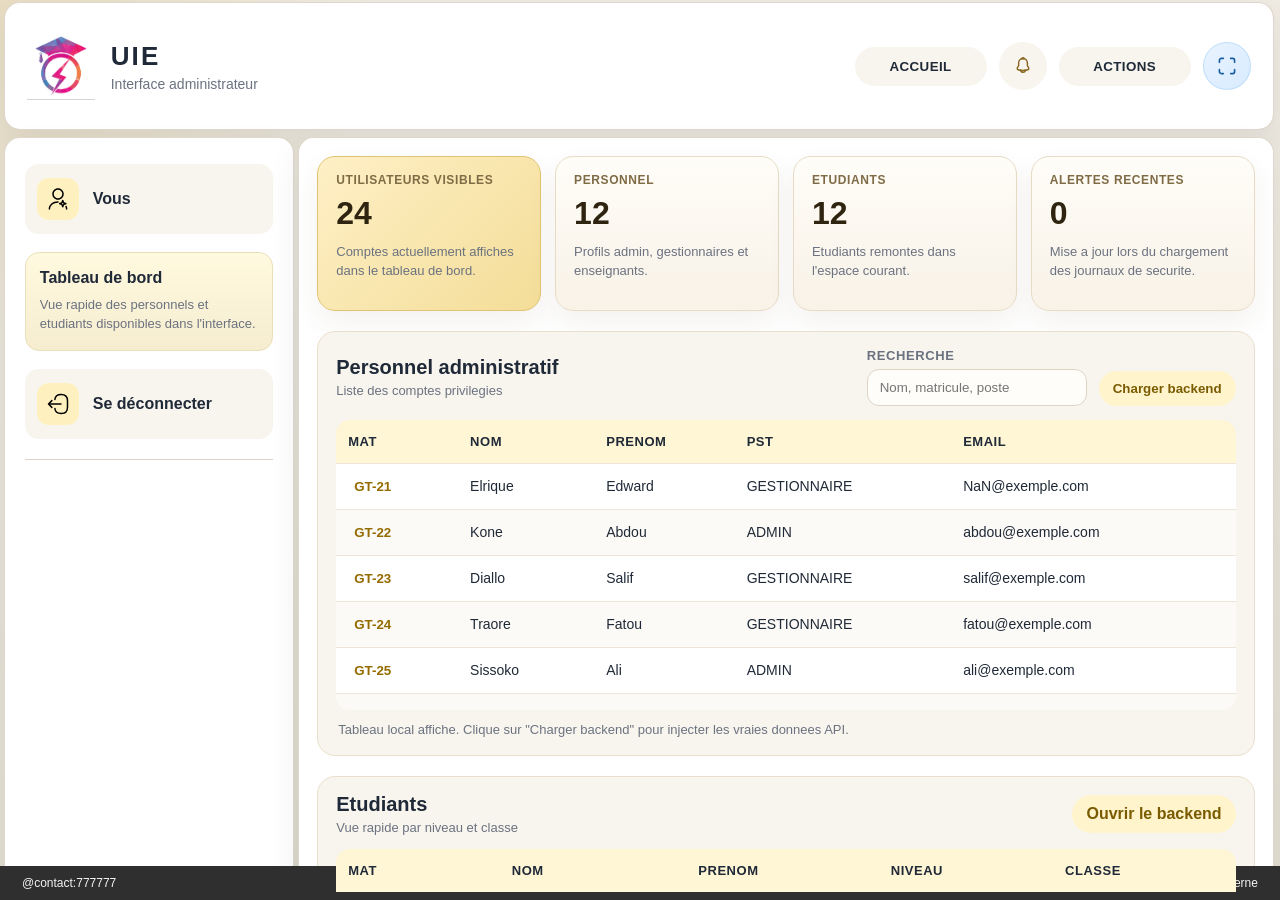
==== public/admin-panel.html @ dfbb364a "Modif" ====
<!DOCTYPE html>
<html lang="fr">
<head>
    <meta charset="UTF-8">
    <meta name="viewport" content="width=device-width, initial-scale=1.0">
    <title>Administration</title>
    <link rel="stylesheet" href="admin-panel.css">
</head>
<body>
    <main>
        <div id="d1">
            <div class="brand-block">
                <img src="image.png" alt="logo">
                <div class="brand-copy">
                    <p class="brand-title">UIE</p>
                    <span class="brand-subtitle">Interface administrateur</span>
                </div>
            </div>

            <nav>
                <button class="clear-bt bo-nav" type="button">ACCUEIL</button>
                <button class="clear-bt nav-icon-button alert-nav" type="button" id="openAlertsModal" aria-label="Alertes">
                    <span class="nav-icon-badge" id="alertsBadge" hidden>0</span>
                    <svg width="22" height="22" viewBox="0 0 24 24" fill="none" aria-hidden="true" xmlns="http://www.w3.org/2000/svg">
                        <path d="M12 3.75C9.38 3.75 7.25 5.88 7.25 8.5V10.79C7.25 11.27 7.05 12 6.81 12.41L5.94 13.86C5.4 14.77 5.77 15.78 6.76 16.11C10.04 17.2 13.97 17.2 17.25 16.11C18.18 15.8 18.58 14.71 18.07 13.86L17.2 12.41C16.96 12 16.76 11.27 16.76 10.79V8.5C16.75 5.88 14.62 3.75 12 3.75Z" stroke="currentColor" stroke-width="1.6" stroke-linecap="round"/>
                        <path d="M13.46 4.02C13.22 3.95 12.98 3.9 12.73 3.87C12.02 3.78 11.34 3.83 10.7 4.02C10.92 3.46 11.42 3.07 12.02 3.07C12.62 3.07 13.12 3.46 13.46 4.02Z" stroke="currentColor" stroke-width="1.6" stroke-linecap="round" stroke-linejoin="round"/>
                        <path d="M14.5 16.38C14.5 17.76 13.38 18.88 12 18.88C11.31 18.88 10.67 18.59 10.21 18.13C9.75 17.67 9.46 17.03 9.46 16.34" stroke="currentColor" stroke-width="1.6" stroke-linecap="round" stroke-linejoin="round"/>
                    </svg>
                </button>
                <button class="clear-bt bo-nav" type="button" id="openActionsModal">ACTIONS</button>
                <button class="clear-bt nav-icon-button fullscreen-nav" type="button" id="toggleFullscreenButton" aria-label="Plein ecran">
                    <svg width="22" height="22" viewBox="0 0 24 24" fill="none" aria-hidden="true" xmlns="http://www.w3.org/2000/svg">
                        <path d="M8 3.75H5.75C4.65 3.75 3.75 4.65 3.75 5.75V8" stroke="currentColor" stroke-width="1.8" stroke-linecap="round" stroke-linejoin="round"/>
                        <path d="M16 3.75H18.25C19.35 3.75 20.25 4.65 20.25 5.75V8" stroke="currentColor" stroke-width="1.8" stroke-linecap="round" stroke-linejoin="round"/>
                        <path d="M20.25 16V18.25C20.25 19.35 19.35 20.25 18.25 20.25H16" stroke="currentColor" stroke-width="1.8" stroke-linecap="round" stroke-linejoin="round"/>
                        <path d="M8 20.25H5.75C4.65 20.25 3.75 19.35 3.75 18.25V16" stroke="currentColor" stroke-width="1.8" stroke-linecap="round" stroke-linejoin="round"/>
                    </svg>
                </button>
            </nav>
        </div>

        <div id="d2">
            <div class="sidebar-section">
                <button class="clear-bt icon-bt">
                    <svg width="24" height="24" viewBox="0 0 24 24" fill="#000000" xmlns="http://www.w3.org/2000/svg"><g clip-path="url(#clip0_3280_13046)"><path d="M16.75 20.49C16.34 20.49 15.99 20.21 15.91 19.81L15.66 18.75C15.55 18.26 15.16 17.87 14.67 17.75L13.59 17.5C13.2 17.42 12.92 17.07 12.92 16.66C12.92 16.25 13.2 15.9 13.6 15.82L14.67 15.57C15.16 15.46 15.55 15.07 15.66 14.58L15.91 13.5C15.99 13.11 16.34 12.84 16.75 12.84C17.16 12.84 17.5 13.12 17.59 13.51L17.84 14.58C17.95 15.07 18.34 15.46 18.83 15.58L19.91 15.83C20.3 15.91 20.58 16.26 20.57 16.67C20.57 17.08 20.29 17.42 19.9 17.51L18.82 17.76C18.33 17.87 17.94 18.26 17.82 18.75L17.57 19.83C17.49 20.22 17.14 20.5 16.73 20.5L16.75 20.49ZM15.9 16.66C16.24 16.88 16.54 17.18 16.76 17.52C16.98 17.18 17.28 16.88 17.62 16.66C17.28 16.44 16.98 16.14 16.76 15.8C16.54 16.14 16.24 16.44 15.9 16.66Z" fill="white" style="fill: var(--fillg);"/><path d="M12 12.75C8.83 12.75 6.25 10.17 6.25 7C6.25 3.83 8.83 1.25 12 1.25C15.17 1.25 17.75 3.83 17.75 7C17.75 10.17 15.17 12.75 12 12.75ZM12 2.75C9.66 2.75 7.75 4.66 7.75 7C7.75 9.34 9.66 11.25 12 11.25C14.34 11.25 16.25 9.34 16.25 7C16.25 4.66 14.34 2.75 12 2.75Z" fill="white" style="fill: var(--fillg);"/><path d="M3.40997 22.75C2.99997 22.75 2.65997 22.41 2.65997 22C2.65997 17.73 6.84997 14.25 12 14.25C12.41 14.25 12.75 14.59 12.75 15C12.75 15.41 12.41 15.75 12 15.75C7.67997 15.75 4.15997 18.55 4.15997 22C4.15997 22.41 3.81997 22.75 3.40997 22.75Z" fill="white" style="fill: var(--fillg);"/><path d="M20.59 22.75C20.18 22.75 19.84 22.41 19.84 22C19.84 21.23 19.67 20.47 19.32 19.76C19.14 19.39 19.3 18.94 19.67 18.76C20.05 18.58 20.49 18.74 20.67 19.11C21.11 20.03 21.34 21 21.34 22C21.34 22.41 21 22.75 20.59 22.75Z" fill="white" style="fill: var(--fillg);"/></g><defs><clipPath id="clip0_3280_13046"><rect width="24" height="24" fill="white"/></clipPath></defs></svg>
                </button>
                <p>Vous</p>
            </div>

            <div class="sidebar-note">
                <h3>Tableau de bord</h3>
                <p>Vue rapide des personnels et etudiants disponibles dans l'interface.</p>
            </div>

            <div class="sidebar-section">
                <button class="clear-bt icon-bt" type="button" onclick="location.href='admin-demo.html'">
                    <svg width="24" height="24" viewBox="0 0 24 24" fill="none" xmlns="http://www.w3.org/2000/svg"><path d="M8.8999 7.56023C9.2099 3.96023 11.0599 2.49023 15.1099 2.49023H15.2399C19.7099 2.49023 21.4999 4.28023 21.4999 8.75023V15.2702C21.4999 19.7402 19.7099 21.5302 15.2399 21.5302H15.1099C11.0899 21.5302 9.2399 20.0802 8.9099 16.5402" stroke="#000000" stroke-width="1.5" stroke-linecap="round" stroke-linejoin="round" /><path d="M15.0001 12H3.62012" stroke="#000000" stroke-width="1.5" stroke-linecap="round" stroke-linejoin="round" /><path d="M5.85 8.65039L2.5 12.0004L5.85 15.3504" stroke="#000000" stroke-width="1.5" stroke-linecap="round" stroke-linejoin="round" /></svg>
                </button>
                <p>Se déconnecter</p>
            </div>

            <hr>
        </div>

        <div id="d3">
            <div class="summary-grid">
                <article class="summary-card accent-card">
                    <span class="summary-label">Utilisateurs visibles</span>
                    <strong class="summary-value" id="summaryUsers">24</strong>
                    <p class="summary-note">Comptes actuellement affiches dans le tableau de bord.</p>
                </article>
                <article class="summary-card">
                    <span class="summary-label">Personnel</span>
                    <strong class="summary-value" id="summaryPersonnel">12</strong>
                    <p class="summary-note">Profils admin, gestionnaires et enseignants.</p>
                </article>
                <article class="summary-card">
                    <span class="summary-label">Etudiants</span>
                    <strong class="summary-value" id="summaryStudents">12</strong>
                    <p class="summary-note">Etudiants remontes dans l'espace courant.</p>
                </article>
                <article class="summary-card">
                    <span class="summary-label">Alertes recentes</span>
                    <strong class="summary-value" id="summaryAlerts">0</strong>
                    <p class="summary-note">Mise a jour lors du chargement des journaux de securite.</p>
                </article>
            </div>

            <div class="content-card">
                <div class="section-head">
                    <div class="head-copy">
                        <h2>Personnel administratif</h2>
                        <span>Liste des comptes privilegies</span>
                    </div>
                    <div class="section-tools">
                        <label class="search-box">
                            <span>Recherche</span>
                            <input id="adminSearch" type="text" placeholder="Nom, matricule, poste">
                        </label>
                        <button id="syncBackendButton" class="mini-link button-link" type="button">Charger backend</button>
                    </div>
                </div>
                <div class="table-shell">
                    <table>
                        <thead>
                            <tr>
                                <th>MAT</th>
                                <th>Nom</th>
                                <th>Prenom</th>
                                <th>Pst</th>
                                <th>email</th>
                            </tr>
                        </thead>
                        <tbody id="adminTableBody">
                            <tr class="data-row"><td><button class="clear-bt row-link" data-user-type="personnel">GT-21</button></td><td>Elrique</td><td>Edward</td><td>GESTIONNAIRE</td><td>NaN@exemple.com</td></tr>
                            <tr class="data-row"><td><button class="clear-bt row-link" data-user-type="personnel">GT-22</button></td><td>Kone</td><td>Abdou</td><td>ADMIN</td><td>abdou@exemple.com</td></tr>
                            <tr class="data-row"><td><button class="clear-bt row-link" data-user-type="personnel">GT-23</button></td><td>Diallo</td><td>Salif</td><td>GESTIONNAIRE</td><td>salif@exemple.com</td></tr>
                            <tr class="data-row"><td><button class="clear-bt row-link" data-user-type="personnel">GT-24</button></td><td>Traore</td><td>Fatou</td><td>GESTIONNAIRE</td><td>fatou@exemple.com</td></tr>
                            <tr class="data-row"><td><button class="clear-bt row-link" data-user-type="personnel">GT-25</button></td><td>Sissoko</td><td>Ali</td><td>ADMIN</td><td>ali@exemple.com</td></tr>
                            <tr class="data-row"><td><button class="clear-bt row-link" data-user-type="personnel">ES-11</button></td><td>Keita</td><td>Moussa</td><td>ENSEIGNANT</td><td>moussa@exemple.com</td></tr>
                            <tr class="data-row"><td><button class="clear-bt row-link" data-user-type="personnel">GT-26</button></td><td>Coulibaly</td><td>Awa</td><td>GESTIONNAIRE</td><td>awa@exemple.com</td></tr>
                            <tr class="data-row"><td><button class="clear-bt row-link" data-user-type="personnel">ES-12</button></td><td>Camara</td><td>Jean</td><td>ENSEIGNANT</td><td>jean@exemple.com</td></tr>
                            <tr class="data-row"><td><button class="clear-bt row-link" data-user-type="personnel">GT-27</button></td><td>Barry</td><td>Oumar</td><td>GESTIONNAIRE</td><td>oumar@exemple.com</td></tr>
                            <tr class="data-row"><td><button class="clear-bt row-link" data-user-type="personnel">GT-28</button></td><td>Sangare</td><td>Nina</td><td>ADMIN</td><td>nina@exemple.com</td></tr>
                            <tr class="data-row"><td><button class="clear-bt row-link" data-user-type="personnel">GT-29</button></td><td>Sidibe</td><td>Kadi</td><td>GESTIONNAIRE</td><td>kadi@exemple.com</td></tr>
                            <tr class="data-row"><td><button class="clear-bt row-link" data-user-type="personnel">ES-13</button></td><td>Maiga</td><td>Paul</td><td>ENSEIGNANT</td><td>paul@exemple.com</td></tr>
                            <tr class="empty-row" hidden><td colspan="5">Aucun resultat pour cette recherche.</td></tr>
                        </tbody>
                    </table>
                </div>
                <p id="backendStatus" class="backend-status">Tableau local affiche. Clique sur "Charger backend" pour injecter les vraies donnees API.</p>
            </div>

            <div class="content-card">
                <div class="section-head">
                    <div class="head-copy">
                        <h2>Etudiants</h2>
                        <span>Vue rapide par niveau et classe</span>
                    </div>
                    <a class="mini-link" href="admin-demo.html">Ouvrir le backend</a>
                </div>
                <div class="table-shell">
                    <table>
                        <thead>
                            <tr>
                                <th>MAT</th>
                                <th>Nom</th>
                                <th>Prenom</th>
                                <th>Niveau</th>
                                <th>Classe</th>
                            </tr>
                        </thead>
                        <tbody id="studentTableBody">
                            <tr class="data-row"><td><button class="clear-bt row-link" data-user-type="etudiant">ET-21</button></td><td>Elrique</td><td>Alfonce</td><td>L2</td><td>ILD</td></tr>
                            <tr class="data-row"><td><button class="clear-bt row-link" data-user-type="etudiant">ET-22</button></td><td>Diallo</td><td>Mariam</td><td>L1</td><td>GL</td></tr>
                            <tr class="data-row"><td><button class="clear-bt row-link" data-user-type="etudiant">ET-23</button></td><td>Coulibaly</td><td>Adama</td><td>L3</td><td>RSA</td></tr>
                            <tr class="data-row"><td><button class="clear-bt row-link" data-user-type="etudiant">ET-24</button></td><td>Keita</td><td>Sira</td><td>L2</td><td>ILD</td></tr>
                            <tr class="data-row"><td><button class="clear-bt row-link" data-user-type="etudiant">ET-25</button></td><td>Barry</td><td>Hawa</td><td>L1</td><td>GL</td></tr>
                            <tr class="data-row"><td><button class="clear-bt row-link" data-user-type="etudiant">ET-26</button></td><td>Camara</td><td>Ibra</td><td>L2</td><td>RSA</td></tr>
                            <tr class="data-row"><td><button class="clear-bt row-link" data-user-type="etudiant">ET-27</button></td><td>Sidibe</td><td>Khalifa</td><td>L3</td><td>ILD</td></tr>
                            <tr class="data-row"><td><button class="clear-bt row-link" data-user-type="etudiant">ET-28</button></td><td>Maiga</td><td>Assa</td><td>L1</td><td>GL</td></tr>
                            <tr class="data-row"><td><button class="clear-bt row-link" data-user-type="etudiant">ET-29</button></td><td>Traore</td><td>Moussa</td><td>L2</td><td>RSA</td></tr>
                            <tr class="data-row"><td><button class="clear-bt row-link" data-user-type="etudiant">ET-30</button></td><td>Sangare</td><td>Rokia</td><td>L3</td><td>GL</td></tr>
                            <tr class="data-row"><td><button class="clear-bt row-link" data-user-type="etudiant">ET-31</button></td><td>Sissoko</td><td>Baba</td><td>L2</td><td>ILD</td></tr>
                            <tr class="data-row"><td><button class="clear-bt row-link" data-user-type="etudiant">ET-32</button></td><td>Kone</td><td>Fanta</td><td>L1</td><td>RSA</td></tr>
                        </tbody>
                    </table>
                </div>
                <p id="studentBackendStatus" class="backend-status">Le tableau etudiant peut aussi etre remplace par les donnees du backend.</p>
            </div>
        </div>
    </main>

    <footer>
        <ul>
            <li>@contact:777777</li>
            <li>service de l'etablissement: fack@ex.com</li>
            <li>administration centrale</li>
            <li>support interne</li>
        </ul>
    </footer>

    <div id="actionsModal" class="modal-overlay" hidden>
        <div class="modal-card" role="dialog" aria-modal="true" aria-labelledby="actionsModalTitle">
            <div class="modal-head">
                <div>
                    <h3 id="actionsModalTitle">Choisir une action</h3>
                    <p>Selectionne ce que tu veux faire dans l'espace administrateur.</p>
                </div>
                <button class="clear-bt modal-close" type="button" id="closeActionsModal" onclick="closeActionsModal()">x</button>
            </div>

            <div class="modal-actions">
                <button class="modal-action" type="button" data-action-card="backendCard">
                    <strong>Tester le backend</strong>
                    <span>Acceder a l'espace technique</span>
                </button>

                <button class="modal-action" type="button" data-action-card="createUserCard">
                    <strong>Creer un utilisateur</strong>
                    <span>Ajouter un compte enseignant, admin ou gestionnaire</span>
                </button>

                <button class="modal-action" type="button" data-action-card="editUserCard">
                    <strong>Modifier un utilisateur</strong>
                    <span>Corriger les informations d'un compte existant</span>
                </button>

                <button class="modal-action" type="button" data-action-card="deleteUserCard">
                    <strong>Desactiver un compte</strong>
                    <span>Faire une suppression logique sans perdre les traces</span>
                </button>

                <button class="modal-action" type="button" data-action-card="permissionsCard">
                    <strong>Gerer les permissions</strong>
                    <span>Acceder aux roles et droits</span>
                </button>
            </div>

            <div class="modal-detail">
                <article id="backendCard" class="action-card is-active">
                    <h4>Console technique</h4>
                    <p>Cette zone ouvre l'interface de test backend pour verifier rapidement les routes API, les roles, les logs et les appels techniques.</p>
                    <div class="action-tags">
                        <span>API</span>
                        <span>Tests</span>
                        <span>Debug</span>
                    </div>
                    <a class="detail-button mini-link" href="admin-demo.html">Ouvrir la console backend</a>
                </article>

                <article id="createUserCard" class="action-card" hidden>
                    <h4>Creation d'utilisateur</h4>
                    <p>Cette action sert a ouvrir l'espace backend pour enregistrer un nouvel utilisateur avec son matricule, son role et son mot de passe securise.</p>
                    <div class="action-tags">
                        <span>Creation</span>
                        <span>Validation</span>
                        <span>Trace</span>
                    </div>
                    <button class="detail-button" type="button" id="openCreateUserForm">Ouvrir la creation</button>
                </article>

                <article id="editUserCard" class="action-card" hidden>
                    <h4>Modification d'utilisateur</h4>
                    <p>Utilise cette action pour corriger un nom, un email, un statut ou un role. Les changements doivent etre journalises pour rester tracables.</p>
                    <div class="action-tags">
                        <span>Mise a jour</span>
                        <span>Historique</span>
                        <span>Controle</span>
                    </div>
                    <button class="detail-button" type="button" id="openEditUserFormFromActions">Ouvrir la modification</button>
                </article>

                <article id="deleteUserCard" class="action-card" hidden>
                    <h4>Suppression logique</h4>
                    <p>Le compte est desactive sans effacer les donnees. Cette option convient aux comptes qui ne doivent plus apparaitre dans l'interface courante.</p>
                    <div class="action-tags">
                        <span>Soft delete</span>
                        <span>Securite</span>
                        <span>Archivage</span>
                    </div>
                    <button class="detail-button danger-button" type="button" id="openDeactivateFromActions">Lancer la desactivation</button>
                </article>

                <article id="permissionsCard" class="action-card" hidden>
                    <h4>Gestion des permissions</h4>
                    <p>Attribue les bons droits a chaque profil pour proteger les zones sensibles et limiter les acces aux seules personnes autorisees.</p>
                    <div class="action-tags">
                        <span>Roles</span>
                        <span>Droits</span>
                        <span>Protection</span>
                    </div>
                    <div class="permissions-toolbar">
                        <label class="permissions-role-picker">
                            <span class="field-label">Role cible</span>
                            <select id="permissionsRoleSelect">
                                <option value="">Choisir un role</option>
                            </select>
                        </label>
                        <button class="detail-button alt-button" type="button" id="loadPermissionsSummary">Afficher les roles</button>
                    </div>
                    <div id="permissionsSummary" class="action-output">Charge les roles et permissions depuis le backend.</div>
                    <div id="permissionsEditor" class="permissions-editor" hidden>
                        <div class="permissions-grid" id="permissionsGrid"></div>
                        <div class="permissions-actions">
                            <button class="detail-button" type="button" id="savePermissionsButton">Enregistrer les permissions</button>
                        </div>
                    </div>
                </article>
            </div>
        </div>
    </div>

    <div id="alertsModal" class="modal-overlay" hidden>
        <div class="modal-card alerts-modal-card" role="dialog" aria-modal="true" aria-labelledby="alertsModalTitle">
            <div class="modal-head">
                <div>
                    <h3 id="alertsModalTitle">Alertes et journaux</h3>
                    <p>Suivi rapide des actions sensibles et des evenements de securite.</p>
                </div>
                <button class="clear-bt modal-close" type="button" id="closeAlertsModal">x</button>
            </div>

            <div class="alerts-toolbar">
                <button class="detail-button alt-button" type="button" id="loadSecurityLogsButton">Charger les alertes</button>
            </div>

            <div id="alertsStatus" class="action-output">Clique sur "Charger les alertes" pour afficher les journaux recents.</div>

            <div id="alertsList" class="alerts-list">
                <div class="alert-item alert-empty">
                    <strong>Aucune alerte chargee</strong>
                    <small>Les derniers evenements sensibles apparaitront ici.</small>
                </div>
            </div>

            <div class="alerts-footer-tools">
                <button class="detail-button subtle-button" type="button" id="showMoreAlertsButton" hidden>Voir plus</button>
            </div>
        </div>
    </div>

    <div id="userModal" class="modal-overlay" hidden>
        <div class="modal-card user-modal-card" role="dialog" aria-modal="true" aria-labelledby="userModalTitle">
            <div class="modal-head">
                <div>
                    <h3 id="userModalTitle">Fiche utilisateur</h3>
                    <p>Consultation rapide avant action.</p>
                </div>
                <button class="clear-bt modal-close" type="button" id="closeUserModal" onclick="closeUserModal()">x</button>
            </div>

            <div class="user-detail-shell">
                <div class="user-detail-top">
                    <div class="user-title-block">
                        <h4 id="userMatriculeTitle">MAT</h4>
                        <div class="user-meta-inline">
                            <span class="user-meta-pill" id="userRoleLine">Role</span>
                            <span class="user-meta-pill" id="userType">Categorie</span>
                            <span class="user-meta-pill" id="userLogicalStatus">Actif</span>
                        </div>
                    </div>
                    <div class="user-side-actions">
                        <button class="detail-button alt-button" type="button" id="openEditUserForm">Modifier</button>
                        <button class="detail-button danger-button" type="button" id="deactivateUserButton">Dessactiver</button>
                    </div>
                </div>

                <div class="user-info-list">
                    <div class="user-info-box">
                        <span>nom</span>
                        <strong id="userNomField">-</strong>
                    </div>
                    <div class="user-info-box">
                        <span>prenom</span>
                        <strong id="userPrenomField">-</strong>
                    </div>
                    <div class="user-info-box">
                        <span>email</span>
                        <strong id="userEmailField">-</strong>
                    </div>
                    <div class="user-info-box">
                        <span>date de naissance</span>
                        <strong id="userBirthDateField">-</strong>
                    </div>
                    <div class="user-info-box">
                        <span id="userStudentLabel">la classe si c'est un etudiant</span>
                        <strong id="userStudentField">-</strong>
                    </div>
                </div>

                <div class="user-bottom-actions">
                    <button class="detail-button subtle-button" type="button" id="closeUserModalFooter">Fermer</button>
                </div>
            </div>
        </div>
    </div>

    <div id="manageUserModal" class="modal-overlay" hidden>
        <div class="modal-card user-form-modal" role="dialog" aria-modal="true" aria-labelledby="manageUserTitle">
            <div class="modal-head">
                <div>
                    <h3 id="manageUserTitle">Gestion utilisateur</h3>
                    <p id="manageUserSubtitle">Creation ou modification d'un compte.</p>
                </div>
                <button class="clear-bt modal-close" type="button" id="closeManageUserModal">x</button>
            </div>

            <form id="manageUserForm" class="manage-user-form">
                <div class="form-hero">
                    <div class="form-hero-badge" id="formHeroBadge">CU</div>
                    <div class="form-hero-copy">
                        <h4 id="formHeroTitle">Compte utilisateur</h4>
                        <p>Renseigne les informations essentielles du compte avant validation.</p>
                    </div>
                </div>

                <div class="form-section">
                    <div class="form-section-head">
                        <h5>Identite</h5>
                        <span>Informations principales</span>
                    </div>
                    <div class="form-grid-two">
                        <label>
                            <span class="field-label">Matricule</span>
                            <input type="text" name="matricule" id="formMatricule" required readonly placeholder="Genere automatiquement selon le role">
                            <small class="field-helper" id="matriculeHelper">Choisis un role pour generer automatiquement un matricule unique.</small>
                        </label>
                        <label>
                            <span class="field-label">Role</span>
                            <select name="role_id" id="formRoleId" required></select>
                            <small class="field-helper" id="roleHelper">Le role choisi determine automatiquement le prefixe du matricule.</small>
                        </label>
                        <label>
                            <span class="field-label">Nom</span>
                            <input type="text" name="nom" id="formNom" required>
                        </label>
                        <label>
                            <span class="field-label">Prenom</span>
                            <input type="text" name="prenom" id="formPrenom" required>
                        </label>
                    </div>
                </div>

                <div class="form-section">
                    <div class="form-section-head">
                        <h5>Compte</h5>
                        <span>Connexion et statut</span>
                    </div>
                    <div class="form-grid-two">
                        <label>
                            <span class="field-label">Date de naissance</span>
                            <input type="date" name="date_de_naissance" id="formBirthDate" required>
                        </label>
                        <label>
                            <span class="field-label">Email</span>
                            <input type="email" name="email" id="formEmail" required>
                        </label>
                        <label>
                            <span class="field-label">Statut</span>
                            <select name="statut" id="formStatut">
                                <option value="1">actif</option>
                                <option value="0">inactif</option>
                            </select>
                        </label>
                        <label>
                            <span class="field-label">Mot de passe</span>
                            <input type="password" name="motdepasse" id="formPassword" placeholder="laisser vide si inchange en modification">
                        </label>
                    </div>
                </div>

                <div class="form-section" id="studentFieldsSection" hidden>
                    <div class="form-section-head">
                        <h5>Infos etudiant</h5>
                        <span>Classe et annee academique</span>
                    </div>
                    <div class="form-grid-two">
                        <label>
                            <span class="field-label">Classe</span>
                            <input type="text" name="classe_nom" id="formClasseNom" placeholder="Ex: GL">
                            <small class="field-helper">Saisis simplement la classe de l'etudiant.</small>
                        </label>
                        <label>
                            <span class="field-label">Niveau</span>
                            <input type="text" name="niveau" id="formNiveau" placeholder="Ex: L2">
                            <small class="field-helper">Exemple : L1, L2, L3, M1.</small>
                        </label>
                    </div>
                </div>

                <p id="manageUserFeedback" class="backend-status form-feedback">Remplis le formulaire puis valide.</p>

                <div class="manage-form-actions">
                    <button class="detail-button" type="submit" id="saveUserButton">Enregistrer</button>
                    <button class="detail-button subtle-button" type="button" id="cancelManageUserButton">Annuler</button>
                </div>
            </form>
        </div>
    </div>

    <script>
        const adminSearch = document.getElementById('adminSearch');
        const adminTableBody = document.getElementById('adminTableBody');
        let adminRows = Array.from(document.querySelectorAll('#adminTableBody .data-row'));
        let emptyRow = document.querySelector('#adminTableBody .empty-row');
        const actionsModal = document.getElementById('actionsModal');
        const openActionsModalButton = document.getElementById('openActionsModal');
        const closeActionsModalButton = document.getElementById('closeActionsModal');
        const toggleFullscreenButton = document.getElementById('toggleFullscreenButton');
        const alertsBadge = document.getElementById('alertsBadge');
        const summaryUsers = document.getElementById('summaryUsers');
        const summaryPersonnel = document.getElementById('summaryPersonnel');
        const summaryStudents = document.getElementById('summaryStudents');
        const summaryAlerts = document.getElementById('summaryAlerts');
        const alertsModal = document.getElementById('alertsModal');
        const openAlertsModalButton = document.getElementById('openAlertsModal');
        const closeAlertsModalButton = document.getElementById('closeAlertsModal');
        const loadSecurityLogsButton = document.getElementById('loadSecurityLogsButton');
        const alertsStatus = document.getElementById('alertsStatus');
        const alertsList = document.getElementById('alertsList');
        const showMoreAlertsButton = document.getElementById('showMoreAlertsButton');
        const modalActionButtons = Array.from(document.querySelectorAll('[data-action-card]'));
        const actionCards = Array.from(document.querySelectorAll('.action-card'));
        let rowLinks = Array.from(document.querySelectorAll('.row-link'));
        const userModal = document.getElementById('userModal');
        const closeUserModalButton = document.getElementById('closeUserModal');
        const closeUserModalFooterButton = document.getElementById('closeUserModalFooter');
        const userMatriculeTitle = document.getElementById('userMatriculeTitle');
        const userRoleLine = document.getElementById('userRoleLine');
        const userNomField = document.getElementById('userNomField');
        const userPrenomField = document.getElementById('userPrenomField');
        const userEmailField = document.getElementById('userEmailField');
        const userBirthDateField = document.getElementById('userBirthDateField');
        const userStudentLabel = document.getElementById('userStudentLabel');
        const userStudentField = document.getElementById('userStudentField');
        const userType = document.getElementById('userType');
        const userLogicalStatus = document.getElementById('userLogicalStatus');
        const syncBackendButton = document.getElementById('syncBackendButton');
        const backendStatus = document.getElementById('backendStatus');
        const studentTableBody = document.getElementById('studentTableBody');
        const studentBackendStatus = document.getElementById('studentBackendStatus');
        const deactivateUserButton = document.getElementById('deactivateUserButton');
        const openDeactivateFromActionsButton = document.getElementById('openDeactivateFromActions');
        const loadPermissionsSummaryButton = document.getElementById('loadPermissionsSummary');
        const permissionsSummary = document.getElementById('permissionsSummary');
        const permissionsRoleSelect = document.getElementById('permissionsRoleSelect');
        const permissionsEditor = document.getElementById('permissionsEditor');
        const permissionsGrid = document.getElementById('permissionsGrid');
        const savePermissionsButton = document.getElementById('savePermissionsButton');
        const manageUserModal = document.getElementById('manageUserModal');
        const closeManageUserModalButton = document.getElementById('closeManageUserModal');
        const cancelManageUserButton = document.getElementById('cancelManageUserButton');
        const manageUserForm = document.getElementById('manageUserForm');
        const manageUserTitle = document.getElementById('manageUserTitle');
        const manageUserSubtitle = document.getElementById('manageUserSubtitle');
        const manageUserFeedback = document.getElementById('manageUserFeedback');
        const formHeroBadge = document.getElementById('formHeroBadge');
        const formHeroTitle = document.getElementById('formHeroTitle');
        const openCreateUserFormButton = document.getElementById('openCreateUserForm');
        const openEditUserFormButton = document.getElementById('openEditUserForm');
        const openEditUserFormFromActionsButton = document.getElementById('openEditUserFormFromActions');
        const formMatricule = document.getElementById('formMatricule');
        const formRoleId = document.getElementById('formRoleId');
        const matriculeHelper = document.getElementById('matriculeHelper');
        const roleHelper = document.getElementById('roleHelper');
        const formNom = document.getElementById('formNom');
        const formPrenom = document.getElementById('formPrenom');
        const formBirthDate = document.getElementById('formBirthDate');
        const formEmail = document.getElementById('formEmail');
        const formStatut = document.getElementById('formStatut');
        const formPassword = document.getElementById('formPassword');
        const studentFieldsSection = document.getElementById('studentFieldsSection');
        const formClasseNom = document.getElementById('formClasseNom');
        const formNiveau = document.getElementById('formNiveau');
        const saveUserButton = document.getElementById('saveUserButton');
        let backendCsrfToken = null;
        let currentUserMatricule = null;
        let manageMode = 'create';
        let rolesCache = [];
        let permissionsCache = [];
        let latestAlertsCache = [];
        let showAllAlerts = false;

        function updateDashboardSummary({ personnelCount, studentCount, alertCount } = {}) {
            const fallbackPersonnel = document.querySelectorAll('#adminTableBody .data-row').length;
            const fallbackStudents = document.querySelectorAll('#studentTableBody .data-row').length;
            const nextPersonnel = typeof personnelCount === 'number' ? personnelCount : fallbackPersonnel;
            const nextStudents = typeof studentCount === 'number' ? studentCount : fallbackStudents;
            const nextAlerts = typeof alertCount === 'number' ? alertCount : Number(summaryAlerts.textContent || 0);

            summaryPersonnel.textContent = String(nextPersonnel);
            summaryStudents.textContent = String(nextStudents);
            summaryUsers.textContent = String(nextPersonnel + nextStudents);
            summaryAlerts.textContent = String(nextAlerts);
        }

        function syncFullscreenButtonLabel() {
            if (!toggleFullscreenButton) {
                return;
            }

            toggleFullscreenButton.setAttribute('aria-label', document.fullscreenElement ? 'Quitter le plein ecran' : 'Plein ecran');
            toggleFullscreenButton.classList.toggle('is-active', Boolean(document.fullscreenElement));
        }

        async function toggleFullscreenMode() {
            try {
                if (!document.fullscreenElement) {
                    await document.documentElement.requestFullscreen();
                } else {
                    await document.exitFullscreen();
                }
            } catch (error) {
                console.error(error);
            } finally {
                syncFullscreenButtonLabel();
            }
        }

        function filterAdminRows() {
            const query = adminSearch.value.trim().toLowerCase();
            let visibleCount = 0;

            adminRows.forEach((row) => {
                const text = row.textContent.toLowerCase();
                const visible = text.includes(query);
                row.hidden = !visible;
                if (visible) {
                    visibleCount += 1;
                }
            });

            emptyRow.hidden = visibleCount !== 0;
        }

        adminSearch.addEventListener('input', filterAdminRows);

        if (toggleFullscreenButton) {
            toggleFullscreenButton.addEventListener('click', toggleFullscreenMode);
            document.addEventListener('fullscreenchange', syncFullscreenButtonLabel);
            syncFullscreenButtonLabel();
        }

        function openActionsModal() {
            closeAlertsModal(true);
            closeUserModal(true);
            actionsModal.hidden = false;
            document.body.classList.add('modal-open');
        }

        function closeActionsModal(silent = false) {
            actionsModal.hidden = true;
            if (userModal.hidden && alertsModal.hidden && !silent) {
                document.body.classList.remove('modal-open');
            }
        }

        openActionsModalButton.addEventListener('click', openActionsModal);
        if (closeActionsModalButton) {
            closeActionsModalButton.addEventListener('click', closeActionsModal);
        }

        actionsModal.addEventListener('click', (event) => {
            if (event.target === actionsModal) {
                closeActionsModal();
            }
        });

        document.addEventListener('keydown', (event) => {
            if (event.key === 'Escape' && !actionsModal.hidden) {
                closeActionsModal();
            }
        });

        function openAlertsModal() {
            closeActionsModal(true);
            closeUserModal(true);
            alertsModal.hidden = false;
            document.body.classList.add('modal-open');
        }

        function closeAlertsModal(silent = false) {
            alertsModal.hidden = true;
            if (actionsModal.hidden && userModal.hidden && !silent) {
                document.body.classList.remove('modal-open');
            }
        }

        function renderSecurityLogs(logs) {
            alertsList.innerHTML = '';
            updateDashboardSummary({ alertCount: logs.length });
            latestAlertsCache = logs;

            if (alertsBadge) {
                alertsBadge.hidden = logs.length === 0;
                alertsBadge.textContent = String(Math.min(logs.length, 99));
            }

            const visibleLogs = showAllAlerts ? logs : logs.slice(0, 6);
            if (showMoreAlertsButton) {
                showMoreAlertsButton.hidden = logs.length <= 6;
                showMoreAlertsButton.textContent = showAllAlerts ? 'Voir moins' : 'Voir plus';
            }

            if (!visibleLogs.length) {
                alertsList.innerHTML = `
                    <div class="alert-item alert-empty">
                        <strong>Aucune alerte recente</strong>
                        <small>Les journaux de securite sont vides pour le moment.</small>
                    </div>
                `;
                return;
            }

            visibleLogs.forEach((log) => {
                const item = document.createElement('article');
                item.className = 'alert-item';
                const actor = [log.prenom, log.nom].filter(Boolean).join(' ').trim() || log.mat_user || 'Systeme';
                const meta = [log.created_at, log.ip_address].filter(Boolean).join(' • ');
                item.innerHTML = `
                    <div class="alert-head">
                        <strong>${log.action || 'action.systeme'}</strong>
                        <span>${actor}</span>
                    </div>
                    <p>${log.description || 'Evenement de securite enregistre.'}</p>
                    <small>${meta}</small>
                `;
                alertsList.appendChild(item);
            });
        }

        async function loadSecurityLogs() {
            try {
                await ensureBackendSession();
                alertsStatus.textContent = 'Chargement des journaux de securite...';
                loadSecurityLogsButton.disabled = true;
                const data = await backendApi('/admin/security-logs?limit=24');
                const logs = data.data || [];
                renderSecurityLogs(logs);
                alertsStatus.textContent = `${logs.length} alerte(s) chargee(s) depuis le backend.`;
            } catch (error) {
                alertsStatus.textContent = "Impossible de charger les alertes depuis le backend.";
                console.error(error);
            } finally {
                loadSecurityLogsButton.disabled = false;
            }
        }

        async function refreshAlertsBadge() {
            try {
                await ensureBackendSession();
                const data = await backendApi('/admin/security-logs?limit=24');
                const logs = data.data || [];
                latestAlertsCache = logs;
                updateDashboardSummary({ alertCount: logs.length });

                if (alertsBadge) {
                    alertsBadge.hidden = logs.length === 0;
                    alertsBadge.textContent = String(Math.min(logs.length, 99));
                }
            } catch (error) {
                console.error(error);
            }
        }

        if (openAlertsModalButton) {
            openAlertsModalButton.addEventListener('click', async () => {
                openAlertsModal();
                if (!latestAlertsCache.length) {
                    await loadSecurityLogs();
                }
            });
        }

        if (closeAlertsModalButton) {
            closeAlertsModalButton.addEventListener('click', closeAlertsModal);
        }

        alertsModal.addEventListener('click', (event) => {
            if (event.target === alertsModal) {
                closeAlertsModal();
            }
        });

        document.addEventListener('keydown', (event) => {
            if (event.key === 'Escape' && !alertsModal.hidden) {
                closeAlertsModal();
            }
        });

        if (loadSecurityLogsButton) {
            loadSecurityLogsButton.addEventListener('click', loadSecurityLogs);
        }

        if (showMoreAlertsButton) {
            showMoreAlertsButton.addEventListener('click', () => {
                showAllAlerts = !showAllAlerts;
                renderSecurityLogs(latestAlertsCache);
            });
        }

        refreshAlertsBadge();

        function activateActionCard(cardId) {
            actionCards.forEach((card) => {
                const isActive = card.id === cardId;
                card.hidden = !isActive;
                card.classList.toggle('is-active', isActive);
            });
        }

        async function showPermissionsSummary() {
            try {
                await ensureBackendSession();
                permissionsSummary.textContent = 'Chargement des roles et permissions...';
                const [rolesData, permissionsData] = await Promise.all([
                    backendApi('/admin/roles'),
                    backendApi('/admin/permissions')
                ]);

                const roles = rolesData.data || [];
                const permissions = permissionsData.data || [];
                permissionsCache = permissions;
                const roleNames = roles.map((role) => role.name).join(', ') || 'Aucun role';
                permissionsRoleSelect.innerHTML = '<option value="">Choisir un role</option>';
                roles.forEach((role) => {
                    const option = document.createElement('option');
                    option.value = role.id;
                    option.textContent = role.name;
                    permissionsRoleSelect.appendChild(option);
                });
                permissionsSummary.innerHTML = `
                    <strong>${roles.length}</strong> roles detectes : ${roleNames}<br>
                    <strong>${permissions.length}</strong> permissions disponibles dans le backend.
                `;
                permissionsEditor.hidden = true;
            } catch (error) {
                permissionsSummary.textContent = "Impossible de charger les permissions depuis le backend.";
                console.error(error);
            }
        }

        async function loadRolePermissionsEditor(roleId) {
            if (!roleId) {
                permissionsEditor.hidden = true;
                permissionsGrid.innerHTML = '';
                return;
            }

            try {
                await ensureBackendSession();
                permissionsSummary.textContent = 'Chargement des permissions du role...';
                const data = await backendApi(`/admin/roles/${roleId}/permissions`);
                const assignedPermissions = (data.data?.permissions || []).map((permission) => permission.id);

                permissionsGrid.innerHTML = '';
                permissionsCache.forEach((permission) => {
                    const item = document.createElement('label');
                    item.className = 'permission-item';
                    item.innerHTML = `
                        <input type="checkbox" value="${permission.id}">
                        <span>
                            <strong>${permission.code}</strong>
                            <small>${permission.description || 'Permission systeme'}</small>
                        </span>
                    `;

                    const checkbox = item.querySelector('input');
                    checkbox.checked = assignedPermissions.includes(permission.id);
                    permissionsGrid.appendChild(item);
                });

                permissionsEditor.hidden = false;
                permissionsSummary.textContent = `Permissions du role chargees. Tu peux maintenant ajuster les droits.`;
            } catch (error) {
                permissionsEditor.hidden = true;
                permissionsSummary.textContent = "Impossible de charger les permissions de ce role.";
                console.error(error);
            }
        }

        async function saveRolePermissions() {
            const roleId = Number(permissionsRoleSelect.value);
            if (!roleId) {
                permissionsSummary.textContent = 'Choisis un role avant d enregistrer.';
                return;
            }

            const selectedIds = Array.from(permissionsGrid.querySelectorAll('input[type="checkbox"]:checked'))
                .map((checkbox) => Number(checkbox.value));

            try {
                await ensureBackendSession();
                savePermissionsButton.disabled = true;
                permissionsSummary.textContent = 'Enregistrement des permissions en cours...';
                await backendApi(`/admin/roles/${roleId}/permissions`, {
                    method: 'PUT',
                    headers: { 'Content-Type': 'application/json' },
                    body: JSON.stringify({ permission_ids: selectedIds })
                });
                permissionsSummary.textContent = 'Permissions mises a jour avec succes.';
            } catch (error) {
                permissionsSummary.textContent = "Impossible d'enregistrer les permissions.";
                console.error(error);
            } finally {
                savePermissionsButton.disabled = false;
            }
        }

        modalActionButtons.forEach((button) => {
            button.addEventListener('click', () => {
                activateActionCard(button.dataset.actionCard);
            });
        });

        async function openUserModalFromRow(button) {
            closeAlertsModal(true);
            closeActionsModal(true);
            const row = button.closest('tr');
            const cells = row.querySelectorAll('td');
            const matricule = cells[0].innerText.trim();
            const firstValue = cells[1]?.innerText.trim() || '';
            const secondValue = cells[2]?.innerText.trim() || '';
            const fourthValue = cells[3]?.innerText.trim() || '';
            const fifthValue = cells[4]?.innerText.trim() || '';
            const type = button.dataset.userType === 'etudiant' ? 'Etudiant' : 'Personnel administratif';
            currentUserMatricule = matricule;

            userMatriculeTitle.textContent = matricule || 'MAT';
            userRoleLine.textContent = fourthValue;
            userNomField.textContent = firstValue || '-';
            userPrenomField.textContent = secondValue || '-';
            userEmailField.textContent = type === 'Etudiant' ? '-' : (fifthValue || '-');
            userBirthDateField.textContent = '-';
            userStudentLabel.textContent = "la classe si c'est un etudiant";
            userStudentField.textContent = type === 'Etudiant' ? `${fourthValue || '-'} - ${fifthValue || '-'}` : 'non applicable';
            userType.textContent = type;
            userLogicalStatus.textContent = 'Actif';

            try {
                await ensureBackendSession();
                const data = await backendApi(`/users/${matricule}`);
                const user = data.data || {};

                userMatriculeTitle.textContent = user.MAT || matricule;
                userRoleLine.textContent = user.role_name || fourthValue;
                userNomField.textContent = user.nom || firstValue || '-';
                userPrenomField.textContent = user.prenom || secondValue || '-';
                userEmailField.textContent = user.email || fifthValue || '-';
                userBirthDateField.textContent = user.date_de_naissance || '-';
                userLogicalStatus.textContent = Number(user.statut) ? 'Actif' : 'Inactif';

                if ((user.role_name || '').toUpperCase() === 'ETUDIANT') {
                    userType.textContent = 'Etudiant';
                    userStudentLabel.textContent = "classe / niveau";
                    userStudentField.textContent = [user.classe_nom, user.classe_niveau || user.annee_etude].filter(Boolean).join(' - ') || '-';
                } else {
                    userType.textContent = 'Personnel administratif';
                    userStudentLabel.textContent = "poste / categorie";
                    userStudentField.textContent = user.role_name || 'non applicable';
                }
            } catch (error) {
                console.error(error);
            }

            userModal.hidden = false;
            document.body.classList.add('modal-open');
        }

        function closeUserModal(silent = false) {
            userModal.hidden = true;
            currentUserMatricule = null;
            if (actionsModal.hidden && alertsModal.hidden && !silent) {
                document.body.classList.remove('modal-open');
            }
        }

        function bindRowLinks() {
            rowLinks = Array.from(document.querySelectorAll('.row-link'));
            rowLinks.forEach((button) => {
                button.addEventListener('click', async () => openUserModalFromRow(button));
            });
        }

        bindRowLinks();

        if (closeUserModalButton) {
            closeUserModalButton.addEventListener('click', closeUserModal);
        }
        if (closeUserModalFooterButton) {
            closeUserModalFooterButton.addEventListener('click', closeUserModal);
        }

        userModal.addEventListener('click', (event) => {
            if (event.target === userModal) {
                closeUserModal();
            }
        });

        document.addEventListener('keydown', (event) => {
            if (event.key === 'Escape' && !userModal.hidden) {
                closeUserModal();
            }
        });

        async function backendApi(path, options = {}) {
            const headers = options.headers || {};
            if (backendCsrfToken) {
                headers['X-CSRF-Token'] = backendCsrfToken;
            }

            const response = await fetch(path, {
                credentials: 'same-origin',
                ...options,
                headers
            });

            const data = await response.json().catch(() => ({}));
            if (!response.ok) {
                throw data;
            }

            return data;
        }

        async function loginBackendSession() {
            const data = await backendApi('/login', {
                method: 'POST',
                headers: { 'Content-Type': 'application/json' },
                body: JSON.stringify({
                    email: 'admin@scolarsys.test',
                    motdepasse: 'Admin1234!'
                })
            });

            backendCsrfToken = data.data?.csrf_token || null;
            return data;
        }

        async function ensureBackendSession() {
            if (!backendCsrfToken) {
                await loginBackendSession();
            }
        }

        async function loadRolesForForm() {
            await ensureBackendSession();
            const data = await backendApi('/admin/roles');
            rolesCache = data.data || [];
            formRoleId.innerHTML = '';
            if (!rolesCache.length) {
                formRoleId.innerHTML = '<option value="">Aucun role disponible</option>';
                return;
            }
            rolesCache.forEach((role) => {
                const option = document.createElement('option');
                option.value = role.id;
                option.textContent = `${role.name} (#${role.id})`;
                formRoleId.appendChild(option);
            });
        }

        function syncStudentFieldsVisibility() {
            const selectedRole = rolesCache.find((role) => String(role.id) === String(formRoleId.value));
            const isStudent = selectedRole?.name === 'ETUDIANT';
            studentFieldsSection.hidden = !isStudent;
            formClasseNom.required = isStudent;
            formNiveau.required = isStudent;

            if (!isStudent) {
                formClasseNom.value = '';
                formNiveau.value = '';
            }
        }

        function openManageUserModal() {
            closeActionsModal(true);
            closeUserModal(true);
            manageUserModal.hidden = false;
            document.body.classList.add('modal-open');
        }

        function closeManageUserModal(silent = false) {
            manageUserModal.hidden = true;
            if (actionsModal.hidden && userModal.hidden && !silent) {
                document.body.classList.remove('modal-open');
            }
        }

        function resetManageUserForm() {
            manageUserForm.reset();
            formStatut.value = '1';
            formMatricule.value = '';
            manageUserFeedback.textContent = 'Remplis le formulaire puis valide.';
        }

        async function refreshGeneratedMatricule(roleId) {
            if (!roleId || manageMode !== 'create') {
                return;
            }

            try {
                formMatricule.value = 'Generation...';
                const data = await backendApi(`/users/next-matricule?role_id=${roleId}`);
                formMatricule.value = data.data?.matricule || '';
            } catch (error) {
                formMatricule.value = '';
                manageUserFeedback.textContent = "Impossible de generer le matricule pour ce role.";
                console.error(error);
            }
        }

        async function openCreateUserFlow() {
            manageMode = 'create';
            manageUserTitle.textContent = 'Creer un utilisateur';
            manageUserSubtitle.textContent = "Ajoute un nouveau compte et enregistre-le dans la base.";
            formHeroBadge.textContent = 'CU';
            formHeroTitle.textContent = 'Nouveau compte utilisateur';
            resetManageUserForm();
            formMatricule.readOnly = true;
            formRoleId.disabled = false;
            formPassword.required = true;
            matriculeHelper.textContent = 'Choisis un role pour generer automatiquement un matricule unique.';
            roleHelper.textContent = 'Le role choisi determine automatiquement le prefixe du matricule.';
            openManageUserModal();
            manageUserFeedback.textContent = 'Chargement des roles...';
            try {
                await loadRolesForForm();
                syncStudentFieldsVisibility();
                if (formRoleId.value) {
                    await refreshGeneratedMatricule(Number(formRoleId.value));
                }
                manageUserFeedback.textContent = 'Remplis le formulaire puis valide.';
            } catch (error) {
                formRoleId.innerHTML = '<option value="">Connexion backend indisponible</option>';
                manageUserFeedback.textContent = "La fenetre est ouverte, mais le backend ne repond pas pour charger les roles. Verifie que tu es bien sur localhost:8000.";
                console.error(error);
            }
        }

        async function openEditUserFlow() {
            if (!currentUserMatricule) {
                manageUserFeedback.textContent = "Ouvre d'abord une fiche utilisateur pour modifier ce compte.";
                openManageUserModal();
                return;
            }

            manageMode = 'edit';
            manageUserTitle.textContent = 'Modifier un utilisateur';
            manageUserSubtitle.textContent = `Mets a jour les informations du compte ${currentUserMatricule}.`;
            formHeroBadge.textContent = 'MU';
            formHeroTitle.textContent = 'Edition du compte utilisateur';
            resetManageUserForm();
            formMatricule.readOnly = true;
            formRoleId.disabled = true;
            formPassword.required = false;
            matriculeHelper.textContent = 'Le matricule est fige apres creation et ne peut plus etre modifie.';
            roleHelper.textContent = 'Le role est verrouille en modification pour conserver la coherence avec le matricule.';
            openManageUserModal();
            manageUserFeedback.textContent = 'Chargement du compte...';
            try {
                await loadRolesForForm();
                const data = await backendApi(`/users/${currentUserMatricule}`);
                const user = data.data || {};
                formMatricule.value = user.MAT || currentUserMatricule;
                formNom.value = user.nom || '';
                formPrenom.value = user.prenom || '';
                formBirthDate.value = user.date_de_naissance || '2000-01-01';
                formEmail.value = user.email || '';
                formStatut.value = Number(user.statut) ? '1' : '0';
                const selectedRole = rolesCache.find((role) => role.name === user.role_name);
                if (selectedRole) {
                    formRoleId.value = String(selectedRole.id);
                }
                syncStudentFieldsVisibility();
                formClasseNom.value = user.classe_nom || '';
                formNiveau.value = user.classe_niveau || user.annee_etude || '';
                manageUserFeedback.textContent = 'Compte charge. Tu peux modifier les informations.';
            } catch (error) {
                formRoleId.innerHTML = '<option value="">Connexion backend indisponible</option>';
                manageUserFeedback.textContent = "La fenetre est ouverte, mais les donnees n'ont pas pu etre chargees. Verifie que tu es bien sur localhost:8000.";
                console.error(error);
            }
        }

        function renderBackendUsers(users) {
            const personnelUsers = users.filter((user) => !String(user.MAT || '').startsWith('ET-'));
            const studentUsers = users.filter((user) => String(user.MAT || '').startsWith('ET-'));

            adminTableBody.innerHTML = '';

            if (!personnelUsers.length) {
                adminTableBody.innerHTML = '<tr class="empty-row"><td colspan="5">Aucun utilisateur remonte depuis le backend.</td></tr>';
            } else {
                personnelUsers.forEach((user) => {
                    const row = document.createElement('tr');
                    row.className = 'data-row';
                    row.innerHTML = `
                        <td><button class="clear-bt row-link" data-user-type="personnel">${user.MAT}</button></td>
                        <td>${user.nom}</td>
                        <td>${user.prenom}</td>
                        <td>${user.role_name}</td>
                        <td>${user.email}</td>
                    `;
                    adminTableBody.appendChild(row);
                });
                adminTableBody.insertAdjacentHTML('beforeend', '<tr class="empty-row" hidden><td colspan="5">Aucun resultat pour cette recherche.</td></tr>');
            }

            adminRows = Array.from(document.querySelectorAll('#adminTableBody .data-row'));
            emptyRow = document.querySelector('#adminTableBody .empty-row');

            studentTableBody.innerHTML = '';
            if (!studentUsers.length) {
                studentTableBody.innerHTML = '<tr><td colspan="5">Aucun etudiant remonte depuis le backend.</td></tr>';
            } else {
                    studentUsers.forEach((user) => {
                        const row = document.createElement('tr');
                        row.className = 'data-row';
                        row.innerHTML = `
                            <td><button class="clear-bt row-link" data-user-type="etudiant">${user.MAT}</button></td>
                            <td>${user.nom}</td>
                            <td>${user.prenom}</td>
                            <td>${user.annee_etude || user.classe_niveau || '-'}</td>
                            <td>${user.classe_nom || '-'}</td>
                        `;
                        studentTableBody.appendChild(row);
                    });
                }

            bindRowLinks();
            filterAdminRows();
            studentBackendStatus.textContent = 'Donnees etudiants rechargees depuis le backend.';
            updateDashboardSummary({
                personnelCount: personnelUsers.length,
                studentCount: studentUsers.length
            });
        }

        syncBackendButton.addEventListener('click', async () => {
            try {
                backendStatus.textContent = 'Connexion au backend en cours...';
                syncBackendButton.disabled = true;
                await loginBackendSession();
                const usersData = await backendApi('/users');
                renderBackendUsers(usersData.data || []);
                backendStatus.textContent = 'Donnees backend chargees avec succes.';
            } catch (error) {
                backendStatus.textContent = 'Impossible de charger les donnees backend.';
                console.error(error);
            } finally {
                syncBackendButton.disabled = false;
            }
        });

        if (openCreateUserFormButton) {
            openCreateUserFormButton.addEventListener('click', async () => {
                try {
                    await openCreateUserFlow();
                } catch (error) {
                    backendStatus.textContent = "Impossible d'ouvrir le formulaire de creation.";
                    console.error(error);
                }
            });
        }

        if (openEditUserFormButton) {
            openEditUserFormButton.addEventListener('click', async () => {
                try {
                    await ensureBackendSession();
                    await openEditUserFlow();
                } catch (error) {
                    backendStatus.textContent = "Impossible d'ouvrir le formulaire de modification.";
                    console.error(error);
                }
            });
        }

        if (openEditUserFormFromActionsButton) {
            openEditUserFormFromActionsButton.addEventListener('click', async () => {
                try {
                    await ensureBackendSession();
                    await openEditUserFlow();
                } catch (error) {
                    backendStatus.textContent = "Impossible d'ouvrir le formulaire de modification.";
                    console.error(error);
                }
            });
        }

        if (openDeactivateFromActionsButton) {
            openDeactivateFromActionsButton.addEventListener('click', async () => {
                if (!currentUserMatricule) {
                    backendStatus.textContent = "Selectionne d'abord un utilisateur avant de lancer la desactivation.";
                    closeActionsModal();
                    return;
                }

                closeActionsModal();
                await deactivateCurrentUser();
            });
        }

        if (loadPermissionsSummaryButton) {
            loadPermissionsSummaryButton.addEventListener('click', showPermissionsSummary);
        }

        if (permissionsRoleSelect) {
            permissionsRoleSelect.addEventListener('change', async () => {
                await loadRolePermissionsEditor(Number(permissionsRoleSelect.value));
            });
        }

        if (formRoleId) {
            formRoleId.addEventListener('change', async () => {
                syncStudentFieldsVisibility();
                if (manageMode === 'create') {
                    await refreshGeneratedMatricule(Number(formRoleId.value));
                }
            });
        }

        if (savePermissionsButton) {
            savePermissionsButton.addEventListener('click', saveRolePermissions);
        }

        if (closeManageUserModalButton) {
            closeManageUserModalButton.addEventListener('click', closeManageUserModal);
        }

        if (cancelManageUserButton) {
            cancelManageUserButton.addEventListener('click', closeManageUserModal);
        }

        manageUserModal.addEventListener('click', (event) => {
            if (event.target === manageUserModal) {
                closeManageUserModal();
            }
        });

        manageUserForm.addEventListener('submit', async (event) => {
            event.preventDefault();

            try {
                await ensureBackendSession();
                saveUserButton.disabled = true;
                manageUserFeedback.textContent = 'Enregistrement en cours...';

                const payload = {
                    nom: formNom.value.trim(),
                    prenom: formPrenom.value.trim(),
                    date_de_naissance: formBirthDate.value,
                    email: formEmail.value.trim(),
                    role_id: Number(formRoleId.value),
                    statut: Number(formStatut.value)
                };

                if (!studentFieldsSection.hidden) {
                    payload.classe_nom = formClasseNom.value.trim();
                    payload.niveau = formNiveau.value.trim();
                }

                if (formPassword.value.trim()) {
                    payload.motdepasse = formPassword.value.trim();
                }

                if (manageMode === 'create') {
                    if (!payload.motdepasse) {
                        throw new Error('Le mot de passe est obligatoire pour la creation.');
                    }

                    const createResponse = await backendApi('/users', {
                        method: 'POST',
                        headers: { 'Content-Type': 'application/json' },
                        body: JSON.stringify(payload)
                    });
                    backendStatus.textContent = `Utilisateur ${createResponse.matricule || formMatricule.value} cree avec succes.`;
                } else {
                    payload.matricule = formMatricule.value.trim();
                    await backendApi(`/users/${payload.matricule}`, {
                        method: 'PUT',
                        headers: { 'Content-Type': 'application/json' },
                        body: JSON.stringify(payload)
                    });
                    backendStatus.textContent = `Utilisateur ${payload.matricule} modifie avec succes.`;
                }

                const usersData = await backendApi('/users');
                renderBackendUsers(usersData.data || []);
                closeManageUserModal();
            } catch (error) {
                manageUserFeedback.textContent = error.message || error.message || "Erreur lors de l'enregistrement.";
                console.error(error);
            } finally {
                saveUserButton.disabled = false;
            }
        });

        async function deactivateCurrentUser() {
            if (!currentUserMatricule) {
                return;
            }

            if (!confirm(`Desactiver le compte ${currentUserMatricule} ?`)) {
                return;
            }

            try {
                if (!backendCsrfToken) {
                    await loginBackendSession();
                }

                await backendApi(`/users/${currentUserMatricule}`, { method: 'DELETE' });
                userLogicalStatus.textContent = 'Desactive';
                backendStatus.textContent = `Le compte ${currentUserMatricule} a ete desactive via le backend.`;
                const usersData = await backendApi('/users');
                renderBackendUsers(usersData.data || []);
                closeUserModal();
            } catch (error) {
                backendStatus.textContent = `Impossible de desactiver ${currentUserMatricule}.`;
                console.error(error);
            }
        }

        deactivateUserButton.addEventListener('click', async () => {
            await deactivateCurrentUser();
        });

        window.openActionsModal = openActionsModal;
        window.closeActionsModal = closeActionsModal;
        window.closeAlertsModal = closeAlertsModal;
        window.closeUserModal = closeUserModal;
        window.closeManageUserModal = closeManageUserModal;
        updateDashboardSummary();
    </script>
</body>
</html>
---- public/admin-panel.css ----
/*
  Meme disposition generale conservee :
  - #d1 : barre du haut
  - #d2 : colonne laterale
  - #d3 : contenu principal
*/

:root {
    --surface: #ffffff;
    --surface-soft: #f8f5ee;
    --line: #ddd4c4;
    --page: #e7e2d8;
    --ink: #1f2937;
    --muted: #6b7280;
    --accent: #c89f35;
    --accent-soft: #fff1bf;
    --shadow: 0 14px 32px rgba(31, 41, 55, 0.08);
}

* {
    box-sizing: border-box;
}

[hidden] {
    display: none !important;
}

body {
    margin: 0;
    min-height: 100vh;
    font-family: "Trebuchet MS", "Segoe UI", sans-serif;
    color: var(--ink);
    background:
        radial-gradient(circle at top left, rgba(200, 159, 53, 0.18), transparent 24%),
        linear-gradient(180deg, #efebe2 0%, #e3ddd1 100%);
}

body.modal-open {
    overflow: hidden;
}

img[alt="logo"] {
    width: auto;
    height: 60%;
    max-height: 68px;
}

#d1,
#d2,
#d3 {
    background-color: var(--surface);
    border-radius: 16px;
    position: absolute;
    box-shadow: var(--shadow);
    border: 1px solid rgba(215, 206, 190, 0.8);
}

.clear-bt {
    border: none;
    background-color: transparent;
}

#d1 {
    left: 0.3%;
    top: 0.2%;
    width: 99.2%;
    height: 14.3%;
    padding: 0 22px;
    display: flex;
    align-items: center;
    justify-content: space-between;
    overflow: hidden;
}

.brand-block {
    display: flex;
    align-items: center;
    gap: 16px;
    height: 100%;
}

.brand-copy {
    display: flex;
    flex-direction: column;
    gap: 4px;
}

.brand-title {
    margin: 0;
    font-size: 26px;
    font-weight: 800;
    letter-spacing: 0.08em;
}

.brand-subtitle {
    color: var(--muted);
    font-size: 14px;
}

nav {
    display: flex;
    align-items: center;
    gap: 12px;
}

.nav-icon-button {
    width: 48px;
    height: 48px;
    border-radius: 999px;
    display: inline-flex;
    align-items: center;
    justify-content: center;
    position: relative;
    background: var(--surface-soft);
    color: #556273;
    cursor: pointer;
    transition: background-color 0.2s ease, transform 0.2s ease, color 0.2s ease;
}

.nav-icon-button:hover {
    background: var(--accent-soft);
    transform: translateY(-1px);
}

.nav-icon-badge {
    position: absolute;
    top: -4px;
    right: -2px;
    min-width: 22px;
    height: 22px;
    padding: 0 6px;
    border-radius: 999px;
    display: inline-flex;
    align-items: center;
    justify-content: center;
    background: #ff4d5a;
    color: #ffffff;
    font-size: 11px;
    font-weight: 800;
    box-shadow: 0 6px 16px rgba(255, 77, 90, 0.35);
}

.alert-nav {
    color: #8a6924;
}

.bo-nav {
    min-width: 132px;
    padding: 12px 18px;
    border-radius: 999px;
    background: var(--surface-soft);
    color: var(--ink);
    font-weight: 700;
    letter-spacing: 0.03em;
    cursor: pointer;
    transition: background-color 0.2s ease, transform 0.2s ease;
}

.bo-nav:hover {
    background: var(--accent-soft);
    transform: translateY(-1px);
}

.fullscreen-nav {
    background: linear-gradient(135deg, #e9f3ff, #d8ebff);
    color: #195c9f;
    border: 1px solid rgba(42, 151, 244, 0.18);
}

.fullscreen-nav.is-active {
    background: linear-gradient(135deg, #d6ebff, #bedfff);
}

.fullscreen-nav:hover {
    background: linear-gradient(135deg, #dff0ff, #cfe6ff);
}

#d2 {
    left: 0.3%;
    width: 22.7%;
    height: 84.8%;
    bottom: 0;
    padding: 26px 20px;
    display: flex;
    flex-direction: column;
    gap: 18px;
    overflow-y: auto;
}

.sidebar-section {
    display: flex;
    align-items: center;
    gap: 14px;
    padding: 14px 12px;
    background: var(--surface-soft);
    border-radius: 14px;
}

.sidebar-note {
    padding: 16px 14px;
    border-radius: 14px;
    background: linear-gradient(180deg, #fff9df 0%, #f6edd0 100%);
    border: 1px solid #eadfb8;
}

.sidebar-note h3,
.sidebar-note p {
    margin: 0;
}

.sidebar-note h3 {
    margin-bottom: 8px;
    font-size: 16px;
}

.sidebar-note p {
    color: var(--muted);
    font-size: 13px;
    line-height: 1.5;
}

.sidebar-section p {
    margin: 0;
    font-weight: 700;
}

.icon-bt {
    width: 42px;
    height: 42px;
    border-radius: 12px;
    display: inline-flex;
    align-items: center;
    justify-content: center;
    background: var(--accent-soft);
    flex: 0 0 auto;
}

hr {
    width: 100%;
    border: none;
    border-top: 1px solid var(--line);
    margin: 2px 0 0;
}

#d3 {
    bottom: 0;
    right: 0.5%;
    height: 84.8%;
    width: 76.2%;
    display: flex;
    flex-direction: column;
    gap: 20px;
    padding: 18px;
    overflow-y: auto;
}

.summary-grid {
    display: grid;
    grid-template-columns: repeat(4, minmax(0, 1fr));
    gap: 14px;
}

.summary-card {
    padding: 16px 18px;
    border-radius: 18px;
    background: linear-gradient(180deg, #fffdf8, #f8f2e7);
    border: 1px solid #e7dbc5;
    box-shadow: 0 12px 28px rgba(93, 76, 36, 0.07);
}

.accent-card {
    background: linear-gradient(135deg, #fff0c6, #f3dd98);
    border-color: #e0c371;
}

.summary-label,
.summary-note {
    display: block;
}

.summary-label {
    color: #7f6b45;
    font-size: 12px;
    font-weight: 800;
    text-transform: uppercase;
    letter-spacing: 0.05em;
    margin-bottom: 10px;
}

.summary-value {
    display: block;
    font-size: 32px;
    line-height: 1;
    margin-bottom: 10px;
    color: #2f2410;
}

.summary-note {
    color: var(--muted);
    font-size: 13px;
    line-height: 1.5;
}

.content-card {
    background: var(--surface-soft);
    border: 1px solid #eadfca;
    border-radius: 18px;
    padding: 16px 18px 18px;
}

.table-shell {
    max-height: 290px;
    overflow: auto;
    border-radius: 14px;
    box-shadow: inset 0 0 0 1px #eee2cd;
}

.section-head {
    display: flex;
    justify-content: space-between;
    align-items: center;
    gap: 16px;
    margin-bottom: 14px;
}

.head-copy {
    display: flex;
    flex-direction: column;
    gap: 4px;
}

.section-tools {
    display: flex;
    align-items: end;
    gap: 12px;
}

.section-head h2 {
    margin: 0;
    font-size: 20px;
}

.section-head span {
    color: var(--muted);
    font-size: 13px;
}

.search-box {
    display: flex;
    flex-direction: column;
    gap: 6px;
    min-width: 220px;
    color: var(--muted);
    font-size: 12px;
    font-weight: 700;
    text-transform: uppercase;
    letter-spacing: 0.05em;
}

.search-box input {
    width: 100%;
    padding: 10px 12px;
    border-radius: 12px;
    border: 1px solid var(--line);
    background: #fffdfa;
    color: var(--ink);
}

.search-box input:focus {
    outline: 2px solid rgba(200, 159, 53, 0.2);
    border-color: #d1b06a;
}

.mini-link {
    display: inline-flex;
    align-items: center;
    justify-content: center;
    padding: 10px 14px;
    border-radius: 999px;
    text-decoration: none;
    color: #7a5b00;
    background: #fff4cc;
    font-weight: 700;
}

.mini-link:hover {
    background: #ffeaa6;
}

.button-link {
    border: none;
    cursor: pointer;
    white-space: nowrap;
}

.button-link:disabled {
    opacity: 0.6;
    cursor: wait;
}

table {
    width: 100%;
    border-collapse: collapse;
    border-radius: 14px;
    overflow: hidden;
    background: var(--surface);
}

thead th {
    position: sticky;
    top: 0;
    z-index: 1;
}

th,
td {
    padding: 14px 12px;
    text-align: left;
    border-bottom: 1px solid #ece5d8;
}

th {
    background: #fff6d5;
    font-size: 13px;
    text-transform: uppercase;
    letter-spacing: 0.04em;
}

td {
    font-size: 14px;
}

tr:nth-child(even) {
    background-color: #fcfaf6;
}

.data-row {
    transition: background-color 0.2s ease;
}

.data-row:hover {
    background-color: #fff8e2;
}

.row-link {
    color: #946b00;
    font-weight: 700;
    cursor: pointer;
}

.row-link:hover {
    text-decoration: underline;
}

.backend-status {
    margin: 12px 2px 0;
    color: var(--muted);
    font-size: 13px;
}

.table-shell::-webkit-scrollbar,
#d2::-webkit-scrollbar,
#d3::-webkit-scrollbar {
    width: 10px;
    height: 10px;
}

.table-shell::-webkit-scrollbar-thumb,
#d2::-webkit-scrollbar-thumb,
#d3::-webkit-scrollbar-thumb {
    background: #d4c19a;
    border-radius: 999px;
}

.table-shell::-webkit-scrollbar-track,
#d2::-webkit-scrollbar-track,
#d3::-webkit-scrollbar-track {
    background: #f3ede2;
}

footer {
    position: fixed;
    left: 0;
    right: 0;
    bottom: 0;
    pointer-events: none;
}

ul {
    margin: 0;
    padding: 10px 22px;
    list-style: none;
    display: flex;
    justify-content: space-between;
    gap: 12px;
    background-color: #2f2f2f;
    color: #f4f4f4;
    font-size: 12px;
}

.modal-overlay {
    position: fixed;
    inset: 0;
    background: rgba(27, 31, 36, 0.45);
    display: flex;
    align-items: center;
    justify-content: center;
    padding: 24px;
    z-index: 20;
}

.modal-card {
    width: min(560px, 100%);
    max-height: min(88vh, 900px);
    border-radius: 24px;
    background: #fffaf2;
    border: 1px solid #e3d8c3;
    box-shadow: 0 24px 60px rgba(31, 41, 55, 0.2);
    padding: 22px;
    overflow-y: auto;
}

.user-modal-card {
    width: min(860px, 100%);
    border: 3px solid #2a97f4;
    background: linear-gradient(180deg, #fffefe 0%, #fbfbfb 100%);
}

.alerts-modal-card {
    width: min(760px, 100%);
}

.modal-head {
    display: flex;
    justify-content: space-between;
    gap: 16px;
    margin-bottom: 18px;
    position: sticky;
    top: 0;
    z-index: 2;
    padding-bottom: 10px;
    background: inherit;
}

.modal-head h3,
.modal-head p {
    margin: 0;
}

.modal-head h3 {
    margin-bottom: 6px;
    font-size: 24px;
}

.modal-head p {
    color: var(--muted);
}

.modal-close {
    width: 40px;
    height: 40px;
    border-radius: 999px;
    background: #f6ebd7;
    color: #7a5b00;
    font-size: 20px;
    font-weight: 700;
    flex: 0 0 auto;
    cursor: pointer;
}

.modal-actions {
    display: grid;
    gap: 12px;
    grid-template-columns: repeat(2, minmax(0, 1fr));
    margin-bottom: 16px;
}

.modal-action {
    text-align: left;
    padding: 16px 18px;
    border-radius: 16px;
    border: 1px solid #eadfca;
    background: #fff;
    color: var(--ink);
}

.modal-action strong,
.modal-action span {
    display: block;
}

.modal-action strong {
    margin-bottom: 4px;
    font-size: 16px;
}

.modal-action span {
    color: var(--muted);
    font-size: 13px;
}

.modal-action:hover {
    background: #fff7df;
}

.modal-detail {
    border-top: 1px solid #eadfca;
    padding-top: 16px;
}

.action-card {
    padding: 18px;
    border-radius: 18px;
    background: #fffdf8;
    border: 1px solid #eadfca;
}

.action-card h4,
.action-card p {
    margin: 0;
}

.action-card h4 {
    margin-bottom: 8px;
    font-size: 18px;
}

.action-card p {
    color: var(--muted);
    line-height: 1.6;
    margin-bottom: 14px;
}

.action-tags {
    display: flex;
    flex-wrap: wrap;
    gap: 8px;
    margin-bottom: 16px;
}

.action-tags span {
    padding: 7px 10px;
    border-radius: 999px;
    background: #fff0c1;
    color: #805d00;
    font-size: 12px;
    font-weight: 700;
}

.action-output {
    margin-top: 14px;
    padding: 14px 16px;
    border-radius: 16px;
    background: #f9f3e5;
    border: 1px solid #eadcbc;
    color: #5e5038;
    line-height: 1.6;
}

.alerts-toolbar {
    display: flex;
    justify-content: flex-end;
    margin-bottom: 14px;
}

.alerts-footer-tools {
    display: flex;
    justify-content: center;
    margin-top: 16px;
}

.alerts-list {
    display: grid;
    gap: 12px;
    margin-top: 16px;
    max-height: 420px;
    overflow: auto;
    padding-right: 4px;
}

.alert-item {
    padding: 16px 18px;
    border-radius: 18px;
    background: #fffdf8;
    border: 1px solid #eadfca;
    box-shadow: 0 10px 24px rgba(93, 76, 36, 0.07);
}

.alert-head {
    display: flex;
    justify-content: space-between;
    gap: 12px;
    margin-bottom: 8px;
}

.alert-head strong {
    color: #4b3811;
    font-size: 14px;
}

.alert-head span {
    color: #8b7348;
    font-size: 12px;
    font-weight: 700;
}

.alert-item p,
.alert-item small {
    margin: 0;
}

.alert-item p {
    color: #5f5139;
    line-height: 1.55;
    margin-bottom: 8px;
}

.alert-item small {
    color: #8b7b60;
}

.alert-empty {
    display: grid;
    gap: 6px;
}

.permissions-toolbar {
    display: grid;
    grid-template-columns: minmax(0, 1fr) 220px;
    gap: 12px;
    align-items: end;
}

.permissions-role-picker {
    display: grid;
    gap: 8px;
}

.permissions-role-picker select {
    width: 100%;
    min-height: 48px;
    padding: 12px 14px;
    border-radius: 14px;
    border: 1px solid #dbcdb5;
    background: linear-gradient(180deg, #fffefb, #fff8ee);
    color: var(--ink);
    font: inherit;
}

.permissions-editor {
    margin-top: 16px;
    padding: 16px;
    border-radius: 18px;
    background: #fffcf5;
    border: 1px solid #eadfca;
}

.permissions-grid {
    display: grid;
    grid-template-columns: repeat(2, minmax(0, 1fr));
    gap: 12px;
}

.permission-item {
    display: grid;
    grid-template-columns: auto 1fr;
    gap: 12px;
    align-items: start;
    padding: 14px;
    border-radius: 16px;
    background: #fff7e9;
    border: 1px solid #e8d9b8;
}

.permission-item input {
    margin-top: 3px;
    accent-color: #b78616;
}

.permission-item span {
    display: grid;
    gap: 4px;
}

.permission-item strong {
    color: #4b3811;
    font-size: 14px;
}

.permission-item small {
    color: #7e6a45;
    line-height: 1.45;
}

.permissions-actions {
    margin-top: 14px;
}

.user-form-modal {
    width: min(760px, 100%);
    background:
        radial-gradient(circle at top right, rgba(227, 190, 100, 0.16), transparent 28%),
        linear-gradient(180deg, #fffdf8 0%, #fff8eb 100%);
    border-color: #e8dcc6;
}

.manage-user-form {
    display: grid;
    gap: 18px;
}

.form-hero {
    display: grid;
    grid-template-columns: auto 1fr;
    align-items: center;
    gap: 16px;
    padding: 18px 20px;
    border-radius: 20px;
    background: linear-gradient(135deg, #fff3cd, #f7e4b2 58%, #f4dd9c);
    border: 1px solid #ead394;
    box-shadow: inset 0 1px 0 rgba(255, 255, 255, 0.65);
}

.form-hero-badge {
    width: 58px;
    height: 58px;
    border-radius: 18px;
    display: flex;
    align-items: center;
    justify-content: center;
    background: linear-gradient(135deg, #9f6d00, #d3a226);
    color: #fff8ea;
    font-size: 20px;
    font-weight: 900;
    letter-spacing: 0.06em;
    box-shadow: 0 16px 28px rgba(159, 109, 0, 0.22);
}

.form-hero-copy h4,
.form-hero-copy p {
    margin: 0;
}

.form-hero-copy h4 {
    margin-bottom: 6px;
    font-size: 20px;
    color: #33260d;
}

.form-hero-copy p {
    color: #6f6147;
    line-height: 1.5;
}

.form-section {
    padding: 18px 18px 16px;
    border-radius: 18px;
    background: rgba(255, 255, 255, 0.76);
    border: 1px solid #ebdfca;
    box-shadow: 0 12px 28px rgba(93, 76, 36, 0.07);
}

.form-section-head {
    display: flex;
    align-items: center;
    justify-content: space-between;
    gap: 12px;
    margin-bottom: 14px;
}

.form-section-head h5,
.form-section-head span {
    margin: 0;
}

.form-section-head h5 {
    font-size: 15px;
    text-transform: uppercase;
    letter-spacing: 0.08em;
    color: #6f5418;
}

.form-section-head span {
    color: #948269;
    font-size: 12px;
    font-weight: 700;
    letter-spacing: 0.04em;
    text-transform: uppercase;
}

.form-grid-two {
    display: grid;
    grid-template-columns: repeat(2, minmax(0, 1fr));
    gap: 14px;
}

.manage-user-form label {
    display: grid;
    gap: 8px;
    color: #51483d;
}

.field-label {
    font-size: 12px;
    font-weight: 800;
    text-transform: uppercase;
    letter-spacing: 0.06em;
    color: #7a6542;
}

.field-helper {
    color: #8d7a58;
    font-size: 12px;
    line-height: 1.45;
}

.manage-user-form input,
.manage-user-form select {
    width: 100%;
    min-height: 48px;
    padding: 12px 14px;
    border-radius: 14px;
    border: 1px solid #dbcdb5;
    background: linear-gradient(180deg, #fffefb, #fff8ee);
    color: var(--ink);
    font: inherit;
    transition: border-color 0.2s ease, box-shadow 0.2s ease, transform 0.2s ease;
}

.manage-user-form input:focus,
.manage-user-form select:focus {
    outline: 2px solid rgba(200, 159, 53, 0.16);
    border-color: #d4b16a;
    box-shadow: 0 0 0 4px rgba(212, 177, 106, 0.12);
    transform: translateY(-1px);
}

.manage-user-form input[readonly] {
    background: #f5f0e3;
    color: #7b6d54;
}

.manage-user-form select:disabled {
    background: #f5f0e3;
    color: #7b6d54;
    cursor: not-allowed;
    opacity: 1;
}

.form-feedback {
    margin: 0;
    padding: 14px 16px;
    border-radius: 16px;
    background: #f7f0e1;
    border: 1px solid #e6d8bd;
}

.manage-form-actions {
    display: grid;
    grid-template-columns: repeat(2, minmax(0, 1fr));
    gap: 12px;
    align-items: stretch;
}

.detail-button {
    width: 100%;
    padding: 12px 14px;
    border: none;
    border-radius: 14px;
    background: linear-gradient(135deg, #c89f35, #e3be64);
    color: #2f2410;
    font-weight: 800;
    cursor: pointer;
}

.detail-button:hover {
    filter: brightness(1.03);
}

.alt-button {
    background: linear-gradient(135deg, #e8d38f, #f4e7bc);
}

.subtle-button {
    background: #f6efdf;
}

.danger-button {
    background: linear-gradient(135deg, #d97757, #f0b19f);
    color: #3f1b12;
}

.user-detail-shell {
    display: grid;
    gap: 18px;
}

.user-detail-top {
    display: grid;
    grid-template-columns: minmax(0, 1fr) 160px;
    gap: 20px;
    align-items: start;
}

.user-title-block h4 {
    margin: 0 0 12px;
    font-size: 24px;
    color: #262626;
}

.user-meta-inline {
    display: flex;
    flex-wrap: wrap;
    gap: 8px;
}

.user-meta-pill {
    display: inline-flex;
    align-items: center;
    padding: 7px 12px;
    border-radius: 999px;
    background: #eef4fb;
    color: #4f647c;
    font-size: 12px;
    font-weight: 700;
}

.user-side-actions {
    display: grid;
    gap: 12px;
}

.user-info-list {
    display: grid;
    gap: 14px;
}

.user-info-box {
    min-height: 48px;
    padding: 12px 14px;
    border-radius: 8px;
    background: #f1f1f1;
    border: 1px solid #ececec;
}

.user-info-box span,
.user-info-box strong {
    display: block;
}

.user-info-box span {
    margin-bottom: 4px;
    color: #8b8b8b;
    font-size: 11px;
    text-transform: uppercase;
    letter-spacing: 0.04em;
}

.user-info-box strong {
    color: #343434;
    font-size: 18px;
    font-weight: 500;
}

.user-bottom-actions {
    display: flex;
    justify-content: flex-end;
}

@media (max-width: 1100px) {
    .bo-nav {
        min-width: 108px;
        padding: 10px 14px;
    }

    .brand-title {
        font-size: 22px;
    }

    th,
    td {
        padding: 12px 10px;
    }

    .section-head {
        flex-direction: column;
        align-items: flex-start;
    }

    .search-box {
        width: 100%;
        min-width: 0;
    }

    .section-tools {
        width: 100%;
        flex-direction: column;
        align-items: stretch;
    }

    .modal-actions {
        grid-template-columns: 1fr;
    }

    .summary-grid,
    .alert-head,
    .permissions-toolbar,
    .form-section-head,
    .user-detail-top,
    .form-grid-two,
    .manage-form-actions,
    .permissions-grid {
        grid-template-columns: 1fr;
    }

    .form-section-head {
        align-items: flex-start;
        flex-direction: column;
    }

    .form-hero {
        grid-template-columns: 1fr;
    }
}
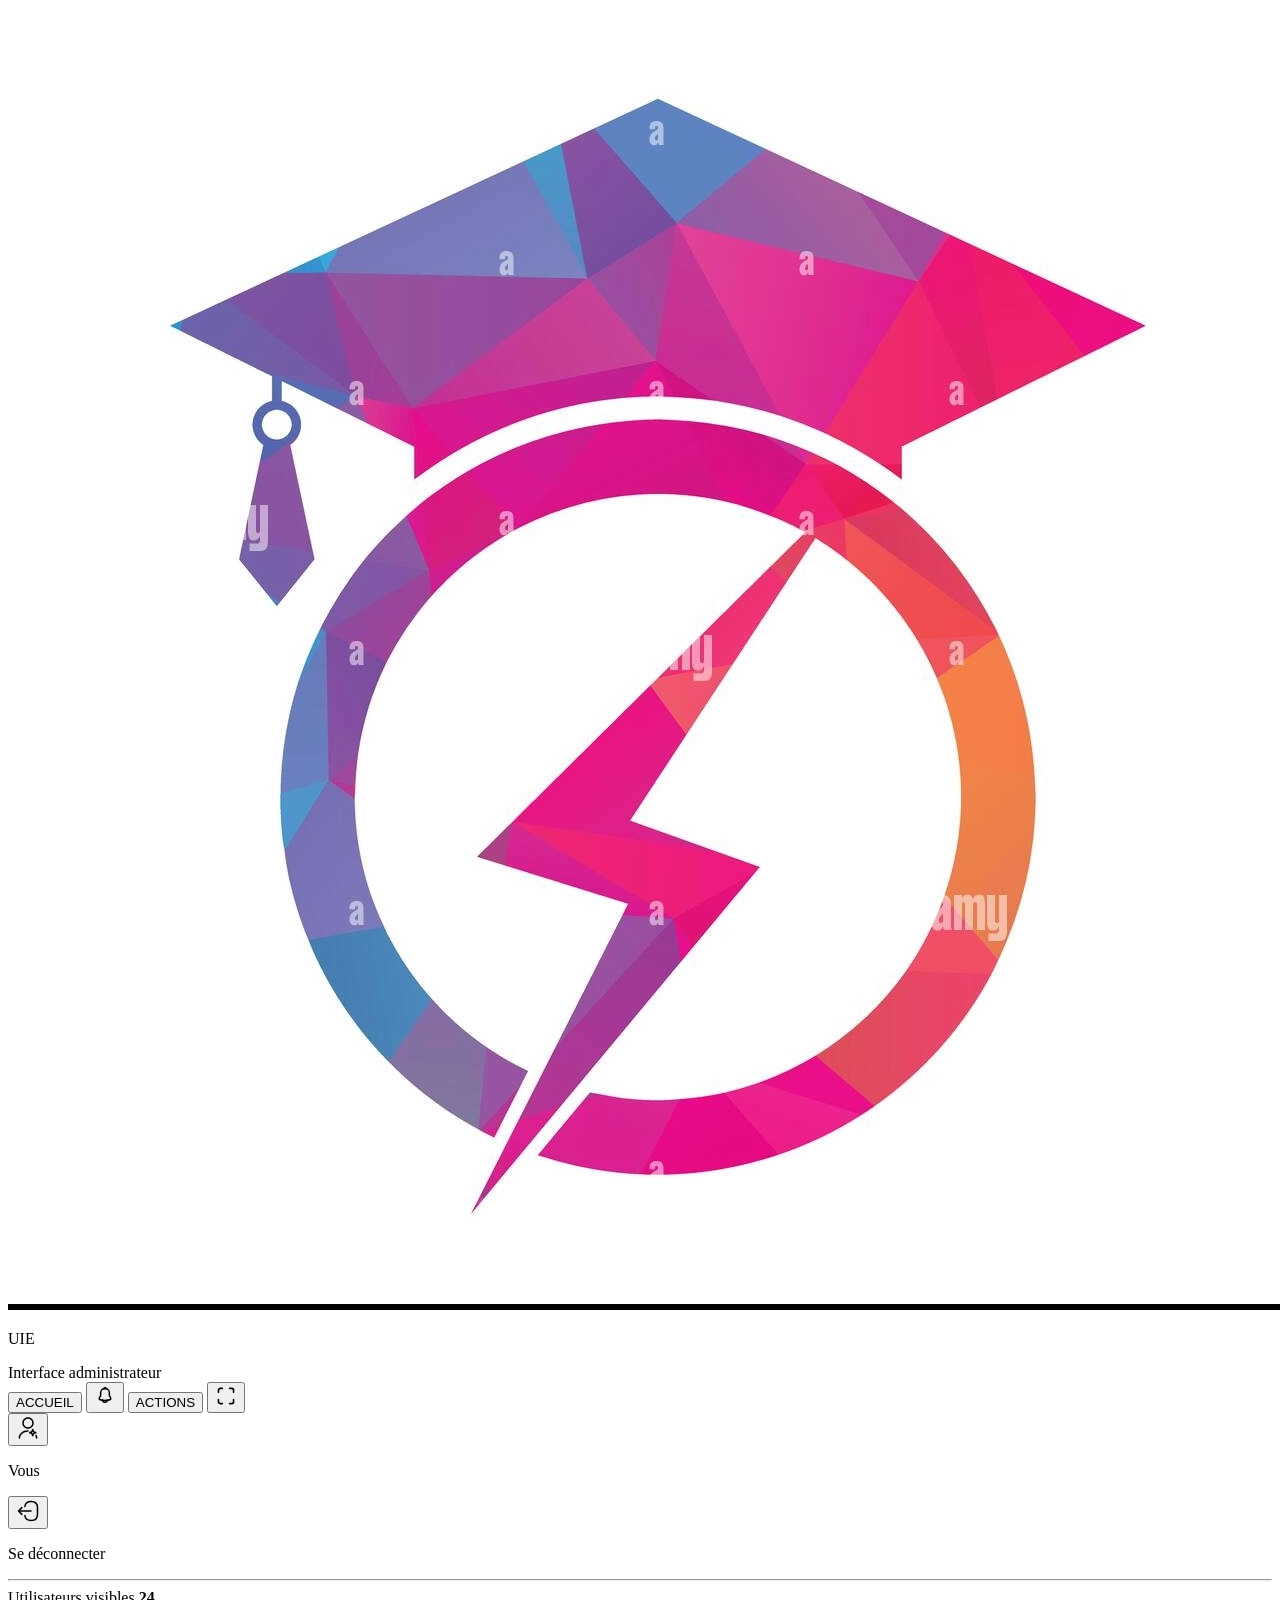
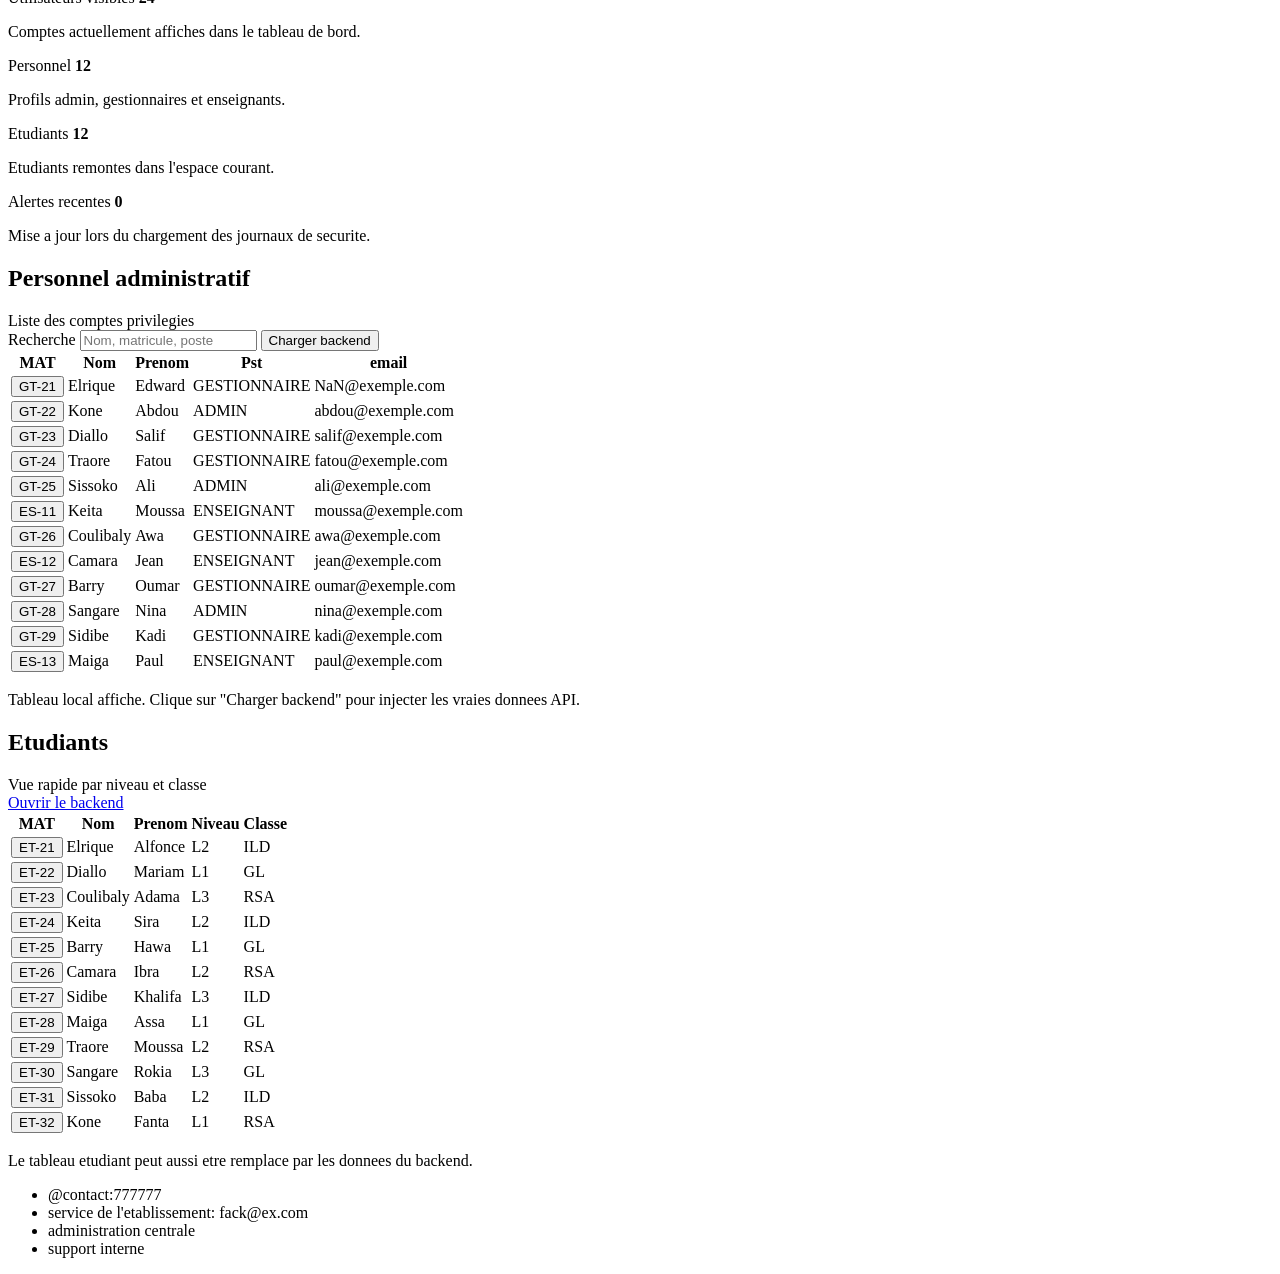
==== commit 07abc8cf: "Petit Noir" ====
--- a/public/admin-panel.html
+++ b/public/admin-panel.html
@@ -4,7 +4,7 @@
     <meta charset="UTF-8">
     <meta name="viewport" content="width=device-width, initial-scale=1.0">
     <title>Administration</title>
-    <link rel="stylesheet" href="admin-panel.css">
+    <link rel="stylesheet" href="admin.css">
 </head>
 <body>
     <main>
@@ -47,10 +47,7 @@
                 <p>Vous</p>
             </div>
 
-            <div class="sidebar-note">
-                <h3>Tableau de bord</h3>
-                <p>Vue rapide des personnels et etudiants disponibles dans l'interface.</p>
-            </div>
+           
 
             <div class="sidebar-section">
                 <button class="clear-bt icon-bt" type="button" onclick="location.href='admin-demo.html'">
@@ -376,6 +373,44 @@
         </div>
     </div>
 
+    <div id="deactivationModal" class="modal-overlay" hidden>
+        <div class="modal-card deactivation-modal-card" role="dialog" aria-modal="true" aria-labelledby="deactivationModalTitle">
+            <div class="modal-head">
+                <div>
+                    <h3 id="deactivationModalTitle">Desactivation du compte</h3>
+                    <p id="deactivationModalSubtitle">Precise le motif avant validation.</p>
+                </div>
+                <button class="clear-bt modal-close" type="button" id="closeDeactivationModal">x</button>
+            </div>
+
+            <form id="deactivationForm" class="deactivation-form">
+                <div class="form-section">
+                    <div class="form-section-head">
+                        <h5>Justification</h5>
+                        <span>Securite et traçabilite</span>
+                    </div>
+
+                    <label>
+                        <span class="field-label">Motif</span>
+                        <textarea id="deactivationReason" rows="4" placeholder="Explique pourquoi ce compte doit etre desactive." required></textarea>
+                    </label>
+
+                    <label class="checkbox-row">
+                        <input type="checkbox" id="deletionRequestCheckbox">
+                        <span>Ajouter une demande de suppression en plus de la desactivation</span>
+                    </label>
+                </div>
+
+                <p id="deactivationFeedback" class="backend-status form-feedback">Renseigne le motif avant de confirmer.</p>
+
+                <div class="manage-form-actions">
+                    <button class="detail-button danger-button" type="submit" id="confirmDeactivationButton">Confirmer</button>
+                    <button class="detail-button subtle-button" type="button" id="cancelDeactivationButton">Annuler</button>
+                </div>
+            </form>
+        </div>
+    </div>
+
     <div id="manageUserModal" class="modal-overlay" hidden>
         <div class="modal-card user-form-modal" role="dialog" aria-modal="true" aria-labelledby="manageUserTitle">
             <div class="modal-head">
@@ -446,6 +481,7 @@
                         <label>
                             <span class="field-label">Mot de passe</span>
                             <input type="password" name="motdepasse" id="formPassword" placeholder="laisser vide si inchange en modification">
+                            <small class="field-helper" id="passwordHelper">En creation, laisse vide pour que le systeme genere un mot de passe unique par defaut.</small>
                         </label>
                     </div>
                 </div>
@@ -470,6 +506,12 @@
                 </div>
 
                 <p id="manageUserFeedback" class="backend-status form-feedback">Remplis le formulaire puis valide.</p>
+                <div id="generatedPasswordCard" class="generated-password-card" hidden>
+                    <span class="generated-password-label">Mot de passe genere</span>
+                    <strong id="generatedPasswordValue">-</strong>
+                    <p>Copie-le et transmets-le a l'utilisateur concerne.</p>
+                    <button class="detail-button subtle-button generated-password-copy" type="button" id="copyGeneratedPasswordButton">Copier</button>
+                </div>
 
                 <div class="manage-form-actions">
                     <button class="detail-button" type="submit" id="saveUserButton">Enregistrer</button>
@@ -522,6 +564,14 @@
         const studentBackendStatus = document.getElementById('studentBackendStatus');
         const deactivateUserButton = document.getElementById('deactivateUserButton');
         const openDeactivateFromActionsButton = document.getElementById('openDeactivateFromActions');
+        const deactivationModal = document.getElementById('deactivationModal');
+        const closeDeactivationModalButton = document.getElementById('closeDeactivationModal');
+        const cancelDeactivationButton = document.getElementById('cancelDeactivationButton');
+        const deactivationForm = document.getElementById('deactivationForm');
+        const deactivationReason = document.getElementById('deactivationReason');
+        const deletionRequestCheckbox = document.getElementById('deletionRequestCheckbox');
+        const deactivationFeedback = document.getElementById('deactivationFeedback');
+        const confirmDeactivationButton = document.getElementById('confirmDeactivationButton');
         const loadPermissionsSummaryButton = document.getElementById('loadPermissionsSummary');
         const permissionsSummary = document.getElementById('permissionsSummary');
         const permissionsRoleSelect = document.getElementById('permissionsRoleSelect');
@@ -535,6 +585,9 @@
         const manageUserTitle = document.getElementById('manageUserTitle');
         const manageUserSubtitle = document.getElementById('manageUserSubtitle');
         const manageUserFeedback = document.getElementById('manageUserFeedback');
+        const generatedPasswordCard = document.getElementById('generatedPasswordCard');
+        const generatedPasswordValue = document.getElementById('generatedPasswordValue');
+        const copyGeneratedPasswordButton = document.getElementById('copyGeneratedPasswordButton');
         const formHeroBadge = document.getElementById('formHeroBadge');
         const formHeroTitle = document.getElementById('formHeroTitle');
         const openCreateUserFormButton = document.getElementById('openCreateUserForm');
@@ -550,6 +603,7 @@
         const formEmail = document.getElementById('formEmail');
         const formStatut = document.getElementById('formStatut');
         const formPassword = document.getElementById('formPassword');
+        const passwordHelper = document.getElementById('passwordHelper');
         const studentFieldsSection = document.getElementById('studentFieldsSection');
         const formClasseNom = document.getElementById('formClasseNom');
         const formNiveau = document.getElementById('formNiveau');
@@ -622,16 +676,35 @@
             syncFullscreenButtonLabel();
         }
 
+        function showModal(modal) {
+            if (!modal) {
+                return;
+            }
+
+            modal.hidden = false;
+            document.body.classList.add('modal-open');
+            requestAnimationFrame(() => modal.classList.add('is-visible'));
+        }
+
+        function hideModal(modal) {
+            if (!modal) {
+                return;
+            }
+
+            modal.classList.remove('is-visible');
+            modal.hidden = true;
+        }
+
         function openActionsModal() {
             closeAlertsModal(true);
             closeUserModal(true);
-            actionsModal.hidden = false;
-            document.body.classList.add('modal-open');
+            closeDeactivationModal(true);
+            showModal(actionsModal);
         }
 
         function closeActionsModal(silent = false) {
-            actionsModal.hidden = true;
-            if (userModal.hidden && alertsModal.hidden && !silent) {
+            hideModal(actionsModal);
+            if (userModal.hidden && alertsModal.hidden && deactivationModal.hidden && !silent) {
                 document.body.classList.remove('modal-open');
             }
         }
@@ -656,13 +729,13 @@
         function openAlertsModal() {
             closeActionsModal(true);
             closeUserModal(true);
-            alertsModal.hidden = false;
-            document.body.classList.add('modal-open');
+            closeDeactivationModal(true);
+            showModal(alertsModal);
         }
 
         function closeAlertsModal(silent = false) {
-            alertsModal.hidden = true;
-            if (actionsModal.hidden && userModal.hidden && !silent) {
+            hideModal(alertsModal);
+            if (actionsModal.hidden && userModal.hidden && deactivationModal.hidden && !silent) {
                 document.body.classList.remove('modal-open');
             }
         }
@@ -675,6 +748,7 @@
             if (alertsBadge) {
                 alertsBadge.hidden = logs.length === 0;
                 alertsBadge.textContent = String(Math.min(logs.length, 99));
+                alertsBadge.classList.toggle('has-alerts', logs.length > 0);
             }
 
             const visibleLogs = showAllAlerts ? logs : logs.slice(0, 6);
@@ -710,14 +784,59 @@
             });
         }
 
+        function renderAdminAlerts(logs) {
+            alertsList.innerHTML = '';
+            updateDashboardSummary({ alertCount: logs.length });
+            latestAlertsCache = logs;
+
+            if (alertsBadge) {
+                alertsBadge.hidden = logs.length === 0;
+                alertsBadge.textContent = String(Math.min(logs.length, 99));
+                alertsBadge.classList.toggle('has-alerts', logs.length > 0);
+            }
+
+            const visibleLogs = showAllAlerts ? logs : logs.slice(0, 6);
+            if (showMoreAlertsButton) {
+                showMoreAlertsButton.hidden = logs.length <= 6;
+                showMoreAlertsButton.textContent = showAllAlerts ? 'Voir moins' : 'Voir plus';
+            }
+
+            if (!visibleLogs.length) {
+                alertsList.innerHTML = `
+                    <div class="alert-item alert-empty">
+                        <strong>Aucune alerte recente</strong>
+                        <small>Les alertes administratives sont vides pour le moment.</small>
+                    </div>
+                `;
+                return;
+            }
+
+            visibleLogs.forEach((log) => {
+                const item = document.createElement('article');
+                item.className = 'alert-item';
+                const actor = [log.creator_prenom, log.creator_nom].filter(Boolean).join(' ').trim() || log.created_by || 'Systeme';
+                const target = [log.target_prenom, log.target_nom].filter(Boolean).join(' ').trim() || log.target_mat_user || '';
+                const meta = [log.created_at, log.severity ? `niveau ${log.severity}` : '', target ? `cible ${target}` : ''].filter(Boolean).join(' • ');
+                item.innerHTML = `
+                    <div class="alert-head">
+                        <strong>${log.title || 'Alerte systeme'}</strong>
+                        <span>${actor}</span>
+                    </div>
+                    <p>${log.message || 'Alerte administrative enregistree.'}</p>
+                    <small>${meta}</small>
+                `;
+                alertsList.appendChild(item);
+            });
+        }
+
         async function loadSecurityLogs() {
             try {
                 await ensureBackendSession();
                 alertsStatus.textContent = 'Chargement des journaux de securite...';
                 loadSecurityLogsButton.disabled = true;
-                const data = await backendApi('/admin/security-logs?limit=24');
+                const data = await backendApi('/admin/alerts?limit=24');
                 const logs = data.data || [];
-                renderSecurityLogs(logs);
+                renderAdminAlerts(logs);
                 alertsStatus.textContent = `${logs.length} alerte(s) chargee(s) depuis le backend.`;
             } catch (error) {
                 alertsStatus.textContent = "Impossible de charger les alertes depuis le backend.";
@@ -730,7 +849,7 @@
         async function refreshAlertsBadge() {
             try {
                 await ensureBackendSession();
-                const data = await backendApi('/admin/security-logs?limit=24');
+                const data = await backendApi('/admin/alerts?limit=24');
                 const logs = data.data || [];
                 latestAlertsCache = logs;
                 updateDashboardSummary({ alertCount: logs.length });
@@ -738,6 +857,7 @@
                 if (alertsBadge) {
                     alertsBadge.hidden = logs.length === 0;
                     alertsBadge.textContent = String(Math.min(logs.length, 99));
+                    alertsBadge.classList.toggle('has-alerts', logs.length > 0);
                 }
             } catch (error) {
                 console.error(error);
@@ -776,7 +896,7 @@
         if (showMoreAlertsButton) {
             showMoreAlertsButton.addEventListener('click', () => {
                 showAllAlerts = !showAllAlerts;
-                renderSecurityLogs(latestAlertsCache);
+                renderAdminAlerts(latestAlertsCache);
             });
         }
 
@@ -897,6 +1017,7 @@
         async function openUserModalFromRow(button) {
             closeAlertsModal(true);
             closeActionsModal(true);
+            closeDeactivationModal(true);
             const row = button.closest('tr');
             const cells = row.querySelectorAll('td');
             const matricule = cells[0].innerText.trim();
@@ -930,6 +1051,8 @@
                 userEmailField.textContent = user.email || fifthValue || '-';
                 userBirthDateField.textContent = user.date_de_naissance || '-';
                 userLogicalStatus.textContent = Number(user.statut) ? 'Actif' : 'Inactif';
+                openEditUserFormButton.disabled = !Number(user.statut);
+                deactivateUserButton.disabled = !Number(user.statut);
 
                 if ((user.role_name || '').toUpperCase() === 'ETUDIANT') {
                     userType.textContent = 'Etudiant';
@@ -944,14 +1067,34 @@
                 console.error(error);
             }
 
-            userModal.hidden = false;
-            document.body.classList.add('modal-open');
+            showModal(userModal);
         }
 
         function closeUserModal(silent = false) {
-            userModal.hidden = true;
+            hideModal(userModal);
             currentUserMatricule = null;
-            if (actionsModal.hidden && alertsModal.hidden && !silent) {
+            if (actionsModal.hidden && alertsModal.hidden && deactivationModal.hidden && !silent) {
+                document.body.classList.remove('modal-open');
+            }
+        }
+
+        function openDeactivationModal() {
+            if (!currentUserMatricule) {
+                backendStatus.textContent = "Selectionne d'abord un utilisateur.";
+                return;
+            }
+
+            closeActionsModal(true);
+            closeUserModal(true);
+            deactivationReason.value = '';
+            deletionRequestCheckbox.checked = false;
+            deactivationFeedback.textContent = `Desactivation du compte ${currentUserMatricule}. Le motif est obligatoire.`;
+            showModal(deactivationModal);
+        }
+
+        function closeDeactivationModal(silent = false) {
+            hideModal(deactivationModal);
+            if (actionsModal.hidden && alertsModal.hidden && userModal.hidden && !silent) {
                 document.body.classList.remove('modal-open');
             }
         }
@@ -978,9 +1121,26 @@
             }
         });
 
+        if (closeDeactivationModalButton) {
+            closeDeactivationModalButton.addEventListener('click', closeDeactivationModal);
+        }
+
+        if (cancelDeactivationButton) {
+            cancelDeactivationButton.addEventListener('click', closeDeactivationModal);
+        }
+
+        deactivationModal.addEventListener('click', (event) => {
+            if (event.target === deactivationModal) {
+                closeDeactivationModal();
+            }
+        });
+
         document.addEventListener('keydown', (event) => {
             if (event.key === 'Escape' && !userModal.hidden) {
                 closeUserModal();
+            }
+            if (event.key === 'Escape' && !deactivationModal.hidden) {
+                closeDeactivationModal();
             }
         });
 
@@ -1002,6 +1162,22 @@
             }
 
             return data;
+        }
+
+        function formatBackendError(error, fallbackMessage) {
+            if (!error || typeof error !== 'object') {
+                return fallbackMessage;
+            }
+
+            const parts = [];
+            if (error.message) {
+                parts.push(error.message);
+            }
+            if (error.error) {
+                parts.push(error.error);
+            }
+
+            return parts.length ? parts.join(' ') : fallbackMessage;
         }
 
         async function loginBackendSession() {
@@ -1057,13 +1233,13 @@
         function openManageUserModal() {
             closeActionsModal(true);
             closeUserModal(true);
-            manageUserModal.hidden = false;
-            document.body.classList.add('modal-open');
+            closeDeactivationModal(true);
+            showModal(manageUserModal);
         }
 
         function closeManageUserModal(silent = false) {
-            manageUserModal.hidden = true;
-            if (actionsModal.hidden && userModal.hidden && !silent) {
+            hideModal(manageUserModal);
+            if (actionsModal.hidden && userModal.hidden && deactivationModal.hidden && !silent) {
                 document.body.classList.remove('modal-open');
             }
         }
@@ -1073,6 +1249,22 @@
             formStatut.value = '1';
             formMatricule.value = '';
             manageUserFeedback.textContent = 'Remplis le formulaire puis valide.';
+            manageUserFeedback.classList.remove('is-success');
+            generatedPasswordCard.hidden = true;
+            generatedPasswordCard.classList.remove('is-visible');
+            generatedPasswordValue.textContent = '-';
+        }
+
+        function showGeneratedPassword(password) {
+            generatedPasswordValue.textContent = password;
+            generatedPasswordCard.hidden = false;
+            requestAnimationFrame(() => generatedPasswordCard.classList.add('is-visible'));
+        }
+
+        function markFeedbackSuccess(message) {
+            manageUserFeedback.textContent = message;
+            manageUserFeedback.classList.add('is-success');
+            setTimeout(() => manageUserFeedback.classList.remove('is-success'), 1800);
         }
 
         async function refreshGeneratedMatricule(roleId) {
@@ -1100,7 +1292,9 @@
             resetManageUserForm();
             formMatricule.readOnly = true;
             formRoleId.disabled = false;
-            formPassword.required = true;
+            formPassword.required = false;
+            formPassword.placeholder = 'laisser vide pour generation automatique';
+            passwordHelper.textContent = 'En creation, laisse vide pour que le systeme genere un mot de passe unique par defaut.';
             matriculeHelper.textContent = 'Choisis un role pour generer automatiquement un matricule unique.';
             roleHelper.textContent = 'Le role choisi determine automatiquement le prefixe du matricule.';
             openManageUserModal();
@@ -1135,6 +1329,8 @@
             formMatricule.readOnly = true;
             formRoleId.disabled = true;
             formPassword.required = false;
+            formPassword.placeholder = 'laisser vide si inchange en modification';
+            passwordHelper.textContent = 'En modification, laisse vide pour conserver le mot de passe actuel.';
             matriculeHelper.textContent = 'Le matricule est fige apres creation et ne peut plus etre modifie.';
             roleHelper.textContent = 'Le role est verrouille en modification pour conserver la coherence avec le matricule.';
             openManageUserModal();
@@ -1227,7 +1423,7 @@
                 renderBackendUsers(usersData.data || []);
                 backendStatus.textContent = 'Donnees backend chargees avec succes.';
             } catch (error) {
-                backendStatus.textContent = 'Impossible de charger les donnees backend.';
+                backendStatus.textContent = formatBackendError(error, 'Impossible de charger les donnees backend.');
                 console.error(error);
             } finally {
                 syncBackendButton.disabled = false;
@@ -1278,7 +1474,7 @@
                 }
 
                 closeActionsModal();
-                await deactivateCurrentUser();
+                openDeactivationModal();
             });
         }
 
@@ -1346,16 +1542,17 @@
                 }
 
                 if (manageMode === 'create') {
-                    if (!payload.motdepasse) {
-                        throw new Error('Le mot de passe est obligatoire pour la creation.');
-                    }
-
                     const createResponse = await backendApi('/users', {
                         method: 'POST',
                         headers: { 'Content-Type': 'application/json' },
                         body: JSON.stringify(payload)
                     });
-                    backendStatus.textContent = `Utilisateur ${createResponse.matricule || formMatricule.value} cree avec succes.`;
+                    const createdMatricule = createResponse.matricule || formMatricule.value;
+                    backendStatus.textContent = `Utilisateur ${createdMatricule} cree avec succes.`;
+                    markFeedbackSuccess(`Compte ${createdMatricule} cree avec succes.`);
+                    if (createResponse.motdepasse) {
+                        showGeneratedPassword(createResponse.motdepasse);
+                    }
                 } else {
                     payload.matricule = formMatricule.value.trim();
                     await backendApi(`/users/${payload.matricule}`, {
@@ -1364,11 +1561,14 @@
                         body: JSON.stringify(payload)
                     });
                     backendStatus.textContent = `Utilisateur ${payload.matricule} modifie avec succes.`;
+                    markFeedbackSuccess(`Compte ${payload.matricule} mis a jour avec succes.`);
                 }
 
                 const usersData = await backendApi('/users');
                 renderBackendUsers(usersData.data || []);
-                closeManageUserModal();
+                if (manageMode === 'edit') {
+                    setTimeout(() => closeManageUserModal(), 450);
+                }
             } catch (error) {
                 manageUserFeedback.textContent = error.message || error.message || "Erreur lors de l'enregistrement.";
                 console.error(error);
@@ -1377,34 +1577,76 @@
             }
         });
 
+        if (copyGeneratedPasswordButton) {
+            copyGeneratedPasswordButton.addEventListener('click', async () => {
+                const password = generatedPasswordValue.textContent.trim();
+                if (!password || password === '-') {
+                    return;
+                }
+
+                try {
+                    await navigator.clipboard.writeText(password);
+                    copyGeneratedPasswordButton.textContent = 'Copie';
+                    copyGeneratedPasswordButton.classList.add('is-copied');
+                    setTimeout(() => {
+                        copyGeneratedPasswordButton.textContent = 'Copier';
+                        copyGeneratedPasswordButton.classList.remove('is-copied');
+                    }, 1400);
+                } catch (error) {
+                    manageUserFeedback.textContent = "Impossible de copier automatiquement le mot de passe.";
+                }
+            });
+        }
+
         async function deactivateCurrentUser() {
             if (!currentUserMatricule) {
                 return;
             }
 
-            if (!confirm(`Desactiver le compte ${currentUserMatricule} ?`)) {
-                return;
-            }
-
             try {
                 if (!backendCsrfToken) {
                     await loginBackendSession();
                 }
 
-                await backendApi(`/users/${currentUserMatricule}`, { method: 'DELETE' });
+                await backendApi(`/users/${currentUserMatricule}`, {
+                    method: 'DELETE',
+                    headers: { 'Content-Type': 'application/json' },
+                    body: JSON.stringify({
+                        motif: deactivationReason.value.trim(),
+                        demande_suppression: deletionRequestCheckbox.checked
+                    })
+                });
                 userLogicalStatus.textContent = 'Desactive';
                 backendStatus.textContent = `Le compte ${currentUserMatricule} a ete desactive via le backend.`;
                 const usersData = await backendApi('/users');
                 renderBackendUsers(usersData.data || []);
-                closeUserModal();
+                await refreshAlertsBadge();
+                closeDeactivationModal();
             } catch (error) {
-                backendStatus.textContent = `Impossible de desactiver ${currentUserMatricule}.`;
+                deactivationFeedback.textContent = error.message || `Impossible de desactiver ${currentUserMatricule}.`;
                 console.error(error);
             }
         }
 
-        deactivateUserButton.addEventListener('click', async () => {
-            await deactivateCurrentUser();
+        deactivateUserButton.addEventListener('click', () => {
+            openDeactivationModal();
+        });
+
+        deactivationForm.addEventListener('submit', async (event) => {
+            event.preventDefault();
+
+            if (!deactivationReason.value.trim()) {
+                deactivationFeedback.textContent = 'Le motif est obligatoire.';
+                return;
+            }
+
+            try {
+                confirmDeactivationButton.disabled = true;
+                deactivationFeedback.textContent = 'Desactivation en cours...';
+                await deactivateCurrentUser();
+            } finally {
+                confirmDeactivationButton.disabled = false;
+            }
         });
 
         window.openActionsModal = openActionsModal;
@@ -1415,4 +1657,4 @@
         updateDashboardSummary();
     </script>
 </body>
-</html>
+</html>
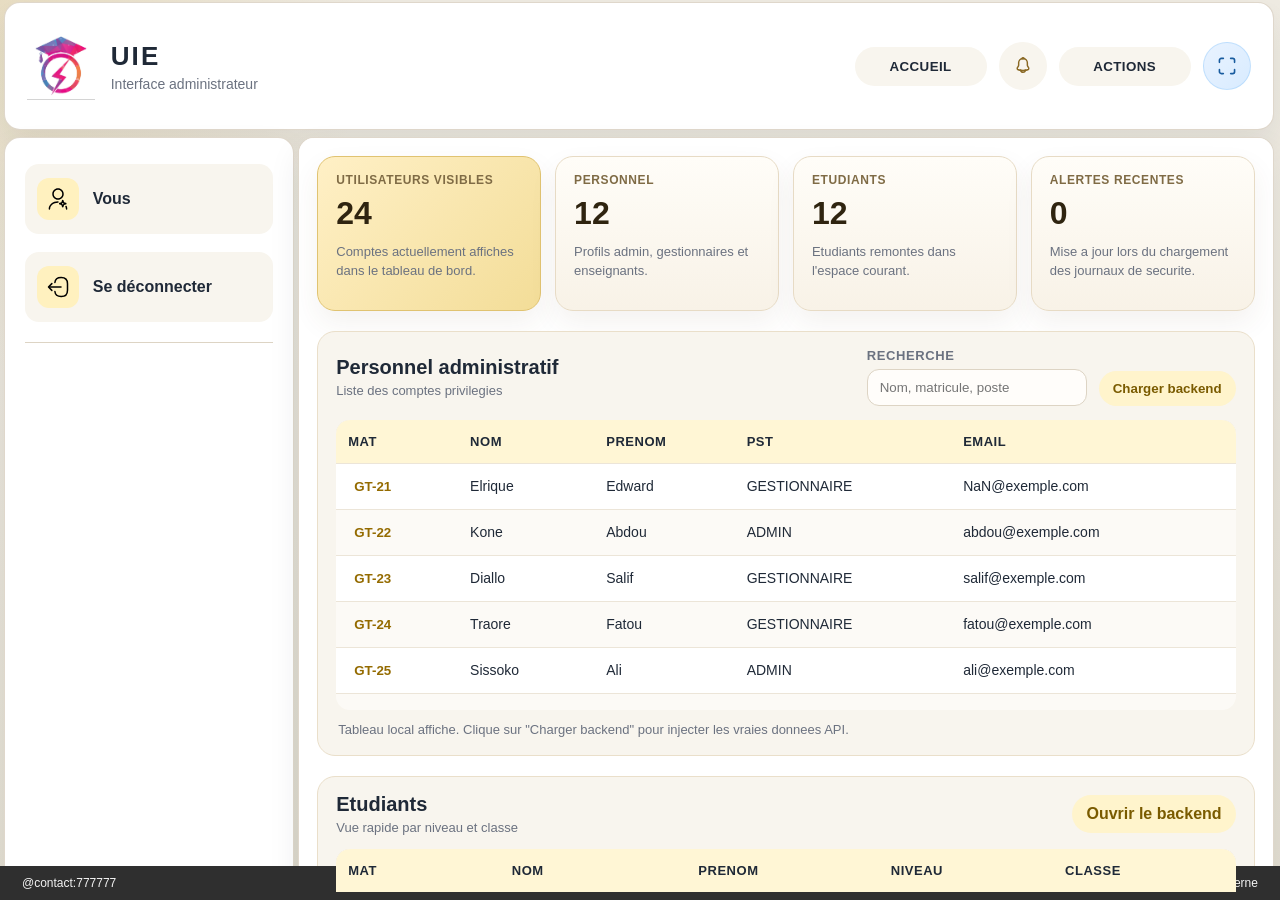
==== commit 81b091d5: "détailles" ====
--- a/public/admin-panel.html
+++ b/public/admin-panel.html
@@ -4,7 +4,7 @@
     <meta charset="UTF-8">
     <meta name="viewport" content="width=device-width, initial-scale=1.0">
     <title>Administration</title>
-    <link rel="stylesheet" href="admin.css">
+    <link rel="stylesheet" href="admin-panel.css">
 </head>
 <body>
     <main>
--- a/public/admin-panel.css
+++ b/public/admin-panel.css
@@ -0,0 +1,1124 @@
+/*
+  Meme disposition generale conservee :
+  - #d1 : barre du haut
+  - #d2 : colonne laterale
+  - #d3 : contenu principal
+*/
+
+:root {
+    --surface: #ffffff;
+    --surface-soft: #f8f5ee;
+    --line: #ddd4c4;
+    --page: #e7e2d8;
+    --ink: #1f2937;
+    --muted: #6b7280;
+    --accent: #c89f35;
+    --accent-soft: #fff1bf;
+    --shadow: 0 14px 32px rgba(31, 41, 55, 0.08);
+}
+
+* {
+    box-sizing: border-box;
+}
+
+[hidden] {
+    display: none !important;
+}
+
+body {
+    margin: 0;
+    min-height: 100vh;
+    font-family: "Trebuchet MS", "Segoe UI", sans-serif;
+    color: var(--ink);
+    background:
+        radial-gradient(circle at top left, rgba(200, 159, 53, 0.18), transparent 24%),
+        linear-gradient(180deg, #efebe2 0%, #e3ddd1 100%);
+}
+
+body.modal-open {
+    overflow: hidden;
+}
+
+img[alt="logo"] {
+    width: auto;
+    height: 60%;
+    max-height: 68px;
+}
+
+#d1,
+#d2,
+#d3 {
+    background-color: var(--surface);
+    border-radius: 16px;
+    position: absolute;
+    box-shadow: var(--shadow);
+    border: 1px solid rgba(215, 206, 190, 0.8);
+}
+
+.clear-bt {
+    border: none;
+    background-color: transparent;
+}
+
+#d1 {
+    left: 0.3%;
+    top: 0.2%;
+    width: 99.2%;
+    height: 14.3%;
+    padding: 0 22px;
+    display: flex;
+    align-items: center;
+    justify-content: space-between;
+    overflow: hidden;
+}
+
+.brand-block {
+    display: flex;
+    align-items: center;
+    gap: 16px;
+    height: 100%;
+}
+
+.brand-copy {
+    display: flex;
+    flex-direction: column;
+    gap: 4px;
+}
+
+.brand-title {
+    margin: 0;
+    font-size: 26px;
+    font-weight: 800;
+    letter-spacing: 0.08em;
+}
+
+.brand-subtitle {
+    color: var(--muted);
+    font-size: 14px;
+}
+
+nav {
+    display: flex;
+    align-items: center;
+    gap: 12px;
+}
+
+.nav-icon-button {
+    width: 48px;
+    height: 48px;
+    border-radius: 999px;
+    display: inline-flex;
+    align-items: center;
+    justify-content: center;
+    position: relative;
+    background: var(--surface-soft);
+    color: #556273;
+    cursor: pointer;
+    transition: background-color 0.2s ease, transform 0.2s ease, color 0.2s ease;
+}
+
+.nav-icon-button:hover {
+    background: var(--accent-soft);
+    transform: translateY(-1px);
+}
+
+.nav-icon-badge {
+    position: absolute;
+    top: -4px;
+    right: -2px;
+    min-width: 22px;
+    height: 22px;
+    padding: 0 6px;
+    border-radius: 999px;
+    display: inline-flex;
+    align-items: center;
+    justify-content: center;
+    background: #ff4d5a;
+    color: #ffffff;
+    font-size: 11px;
+    font-weight: 800;
+    box-shadow: 0 6px 16px rgba(255, 77, 90, 0.35);
+}
+
+.alert-nav {
+    color: #8a6924;
+}
+
+.bo-nav {
+    min-width: 132px;
+    padding: 12px 18px;
+    border-radius: 999px;
+    background: var(--surface-soft);
+    color: var(--ink);
+    font-weight: 700;
+    letter-spacing: 0.03em;
+    cursor: pointer;
+    transition: background-color 0.2s ease, transform 0.2s ease;
+}
+
+.bo-nav:hover {
+    background: var(--accent-soft);
+    transform: translateY(-1px);
+}
+
+.fullscreen-nav {
+    background: linear-gradient(135deg, #e9f3ff, #d8ebff);
+    color: #195c9f;
+    border: 1px solid rgba(42, 151, 244, 0.18);
+}
+
+.fullscreen-nav.is-active {
+    background: linear-gradient(135deg, #d6ebff, #bedfff);
+}
+
+.fullscreen-nav:hover {
+    background: linear-gradient(135deg, #dff0ff, #cfe6ff);
+}
+
+#d2 {
+    left: 0.3%;
+    width: 22.7%;
+    height: 84.8%;
+    bottom: 0;
+    padding: 26px 20px;
+    display: flex;
+    flex-direction: column;
+    gap: 18px;
+    overflow-y: auto;
+}
+
+.sidebar-section {
+    display: flex;
+    align-items: center;
+    gap: 14px;
+    padding: 14px 12px;
+    background: var(--surface-soft);
+    border-radius: 14px;
+}
+
+.sidebar-note {
+    padding: 16px 14px;
+    border-radius: 14px;
+    background: linear-gradient(180deg, #fff9df 0%, #f6edd0 100%);
+    border: 1px solid #eadfb8;
+}
+
+.sidebar-note h3,
+.sidebar-note p {
+    margin: 0;
+}
+
+.sidebar-note h3 {
+    margin-bottom: 8px;
+    font-size: 16px;
+}
+
+.sidebar-note p {
+    color: var(--muted);
+    font-size: 13px;
+    line-height: 1.5;
+}
+
+.sidebar-section p {
+    margin: 0;
+    font-weight: 700;
+}
+
+.icon-bt {
+    width: 42px;
+    height: 42px;
+    border-radius: 12px;
+    display: inline-flex;
+    align-items: center;
+    justify-content: center;
+    background: var(--accent-soft);
+    flex: 0 0 auto;
+}
+
+hr {
+    width: 100%;
+    border: none;
+    border-top: 1px solid var(--line);
+    margin: 2px 0 0;
+}
+
+#d3 {
+    bottom: 0;
+    right: 0.5%;
+    height: 84.8%;
+    width: 76.2%;
+    display: flex;
+    flex-direction: column;
+    gap: 20px;
+    padding: 18px;
+    overflow-y: auto;
+}
+
+.summary-grid {
+    display: grid;
+    grid-template-columns: repeat(4, minmax(0, 1fr));
+    gap: 14px;
+}
+
+.summary-card {
+    padding: 16px 18px;
+    border-radius: 18px;
+    background: linear-gradient(180deg, #fffdf8, #f8f2e7);
+    border: 1px solid #e7dbc5;
+    box-shadow: 0 12px 28px rgba(93, 76, 36, 0.07);
+}
+
+.accent-card {
+    background: linear-gradient(135deg, #fff0c6, #f3dd98);
+    border-color: #e0c371;
+}
+
+.summary-label,
+.summary-note {
+    display: block;
+}
+
+.summary-label {
+    color: #7f6b45;
+    font-size: 12px;
+    font-weight: 800;
+    text-transform: uppercase;
+    letter-spacing: 0.05em;
+    margin-bottom: 10px;
+}
+
+.summary-value {
+    display: block;
+    font-size: 32px;
+    line-height: 1;
+    margin-bottom: 10px;
+    color: #2f2410;
+}
+
+.summary-note {
+    color: var(--muted);
+    font-size: 13px;
+    line-height: 1.5;
+}
+
+.content-card {
+    background: var(--surface-soft);
+    border: 1px solid #eadfca;
+    border-radius: 18px;
+    padding: 16px 18px 18px;
+}
+
+.table-shell {
+    max-height: 290px;
+    overflow: auto;
+    border-radius: 14px;
+    box-shadow: inset 0 0 0 1px #eee2cd;
+}
+
+.section-head {
+    display: flex;
+    justify-content: space-between;
+    align-items: center;
+    gap: 16px;
+    margin-bottom: 14px;
+}
+
+.head-copy {
+    display: flex;
+    flex-direction: column;
+    gap: 4px;
+}
+
+.section-tools {
+    display: flex;
+    align-items: end;
+    gap: 12px;
+}
+
+.section-head h2 {
+    margin: 0;
+    font-size: 20px;
+}
+
+.section-head span {
+    color: var(--muted);
+    font-size: 13px;
+}
+
+.search-box {
+    display: flex;
+    flex-direction: column;
+    gap: 6px;
+    min-width: 220px;
+    color: var(--muted);
+    font-size: 12px;
+    font-weight: 700;
+    text-transform: uppercase;
+    letter-spacing: 0.05em;
+}
+
+.search-box input {
+    width: 100%;
+    padding: 10px 12px;
+    border-radius: 12px;
+    border: 1px solid var(--line);
+    background: #fffdfa;
+    color: var(--ink);
+}
+
+.search-box input:focus {
+    outline: 2px solid rgba(200, 159, 53, 0.2);
+    border-color: #d1b06a;
+}
+
+.mini-link {
+    display: inline-flex;
+    align-items: center;
+    justify-content: center;
+    padding: 10px 14px;
+    border-radius: 999px;
+    text-decoration: none;
+    color: #7a5b00;
+    background: #fff4cc;
+    font-weight: 700;
+}
+
+.mini-link:hover {
+    background: #ffeaa6;
+}
+
+.button-link {
+    border: none;
+    cursor: pointer;
+    white-space: nowrap;
+}
+
+.button-link:disabled {
+    opacity: 0.6;
+    cursor: wait;
+}
+
+table {
+    width: 100%;
+    border-collapse: collapse;
+    border-radius: 14px;
+    overflow: hidden;
+    background: var(--surface);
+}
+
+thead th {
+    position: sticky;
+    top: 0;
+    z-index: 1;
+}
+
+th,
+td {
+    padding: 14px 12px;
+    text-align: left;
+    border-bottom: 1px solid #ece5d8;
+}
+
+th {
+    background: #fff6d5;
+    font-size: 13px;
+    text-transform: uppercase;
+    letter-spacing: 0.04em;
+}
+
+td {
+    font-size: 14px;
+}
+
+tr:nth-child(even) {
+    background-color: #fcfaf6;
+}
+
+.data-row {
+    transition: background-color 0.2s ease;
+}
+
+.data-row:hover {
+    background-color: #fff8e2;
+}
+
+.row-link {
+    color: #946b00;
+    font-weight: 700;
+    cursor: pointer;
+}
+
+.row-link:hover {
+    text-decoration: underline;
+}
+
+.backend-status {
+    margin: 12px 2px 0;
+    color: var(--muted);
+    font-size: 13px;
+}
+
+.table-shell::-webkit-scrollbar,
+#d2::-webkit-scrollbar,
+#d3::-webkit-scrollbar {
+    width: 10px;
+    height: 10px;
+}
+
+.table-shell::-webkit-scrollbar-thumb,
+#d2::-webkit-scrollbar-thumb,
+#d3::-webkit-scrollbar-thumb {
+    background: #d4c19a;
+    border-radius: 999px;
+}
+
+.table-shell::-webkit-scrollbar-track,
+#d2::-webkit-scrollbar-track,
+#d3::-webkit-scrollbar-track {
+    background: #f3ede2;
+}
+
+footer {
+    position: fixed;
+    left: 0;
+    right: 0;
+    bottom: 0;
+    pointer-events: none;
+}
+
+ul {
+    margin: 0;
+    padding: 10px 22px;
+    list-style: none;
+    display: flex;
+    justify-content: space-between;
+    gap: 12px;
+    background-color: #2f2f2f;
+    color: #f4f4f4;
+    font-size: 12px;
+}
+
+.modal-overlay {
+    position: fixed;
+    inset: 0;
+    background: rgba(27, 31, 36, 0.45);
+    display: flex;
+    align-items: center;
+    justify-content: center;
+    padding: 24px;
+    z-index: 20;
+}
+
+.modal-card {
+    width: min(560px, 100%);
+    max-height: min(88vh, 900px);
+    border-radius: 24px;
+    background: #fffaf2;
+    border: 1px solid #e3d8c3;
+    box-shadow: 0 24px 60px rgba(31, 41, 55, 0.2);
+    padding: 22px;
+    overflow-y: auto;
+}
+
+.user-modal-card {
+    width: min(860px, 100%);
+    border: 3px solid #2a97f4;
+    background: linear-gradient(180deg, #fffefe 0%, #fbfbfb 100%);
+}
+
+.alerts-modal-card {
+    width: min(760px, 100%);
+}
+
+.modal-head {
+    display: flex;
+    justify-content: space-between;
+    gap: 16px;
+    margin-bottom: 18px;
+    position: sticky;
+    top: 0;
+    z-index: 2;
+    padding-bottom: 10px;
+    background: inherit;
+}
+
+.modal-head h3,
+.modal-head p {
+    margin: 0;
+}
+
+.modal-head h3 {
+    margin-bottom: 6px;
+    font-size: 24px;
+}
+
+.modal-head p {
+    color: var(--muted);
+}
+
+.modal-close {
+    width: 40px;
+    height: 40px;
+    border-radius: 999px;
+    background: #f6ebd7;
+    color: #7a5b00;
+    font-size: 20px;
+    font-weight: 700;
+    flex: 0 0 auto;
+    cursor: pointer;
+}
+
+.modal-actions {
+    display: grid;
+    gap: 12px;
+    grid-template-columns: repeat(2, minmax(0, 1fr));
+    margin-bottom: 16px;
+}
+
+.modal-action {
+    text-align: left;
+    padding: 16px 18px;
+    border-radius: 16px;
+    border: 1px solid #eadfca;
+    background: #fff;
+    color: var(--ink);
+}
+
+.modal-action strong,
+.modal-action span {
+    display: block;
+}
+
+.modal-action strong {
+    margin-bottom: 4px;
+    font-size: 16px;
+}
+
+.modal-action span {
+    color: var(--muted);
+    font-size: 13px;
+}
+
+.modal-action:hover {
+    background: #fff7df;
+}
+
+.modal-detail {
+    border-top: 1px solid #eadfca;
+    padding-top: 16px;
+}
+
+.action-card {
+    padding: 18px;
+    border-radius: 18px;
+    background: #fffdf8;
+    border: 1px solid #eadfca;
+}
+
+.action-card h4,
+.action-card p {
+    margin: 0;
+}
+
+.action-card h4 {
+    margin-bottom: 8px;
+    font-size: 18px;
+}
+
+.action-card p {
+    color: var(--muted);
+    line-height: 1.6;
+    margin-bottom: 14px;
+}
+
+.action-tags {
+    display: flex;
+    flex-wrap: wrap;
+    gap: 8px;
+    margin-bottom: 16px;
+}
+
+.action-tags span {
+    padding: 7px 10px;
+    border-radius: 999px;
+    background: #fff0c1;
+    color: #805d00;
+    font-size: 12px;
+    font-weight: 700;
+}
+
+.action-output {
+    margin-top: 14px;
+    padding: 14px 16px;
+    border-radius: 16px;
+    background: #f9f3e5;
+    border: 1px solid #eadcbc;
+    color: #5e5038;
+    line-height: 1.6;
+}
+
+.alerts-toolbar {
+    display: flex;
+    justify-content: flex-end;
+    margin-bottom: 14px;
+}
+
+.alerts-footer-tools {
+    display: flex;
+    justify-content: center;
+    margin-top: 16px;
+}
+
+.alerts-list {
+    display: grid;
+    gap: 12px;
+    margin-top: 16px;
+    max-height: 420px;
+    overflow: auto;
+    padding-right: 4px;
+}
+
+.alert-item {
+    padding: 16px 18px;
+    border-radius: 18px;
+    background: #fffdf8;
+    border: 1px solid #eadfca;
+    box-shadow: 0 10px 24px rgba(93, 76, 36, 0.07);
+}
+
+.alert-head {
+    display: flex;
+    justify-content: space-between;
+    gap: 12px;
+    margin-bottom: 8px;
+}
+
+.alert-head strong {
+    color: #4b3811;
+    font-size: 14px;
+}
+
+.alert-head span {
+    color: #8b7348;
+    font-size: 12px;
+    font-weight: 700;
+}
+
+.alert-item p,
+.alert-item small {
+    margin: 0;
+}
+
+.alert-item p {
+    color: #5f5139;
+    line-height: 1.55;
+    margin-bottom: 8px;
+}
+
+.alert-item small {
+    color: #8b7b60;
+}
+
+.alert-empty {
+    display: grid;
+    gap: 6px;
+}
+
+.permissions-toolbar {
+    display: grid;
+    grid-template-columns: minmax(0, 1fr) 220px;
+    gap: 12px;
+    align-items: end;
+}
+
+.permissions-role-picker {
+    display: grid;
+    gap: 8px;
+}
+
+.permissions-role-picker select {
+    width: 100%;
+    min-height: 48px;
+    padding: 12px 14px;
+    border-radius: 14px;
+    border: 1px solid #dbcdb5;
+    background: linear-gradient(180deg, #fffefb, #fff8ee);
+    color: var(--ink);
+    font: inherit;
+}
+
+.permissions-editor {
+    margin-top: 16px;
+    padding: 16px;
+    border-radius: 18px;
+    background: #fffcf5;
+    border: 1px solid #eadfca;
+}
+
+.permissions-grid {
+    display: grid;
+    grid-template-columns: repeat(2, minmax(0, 1fr));
+    gap: 12px;
+}
+
+.permission-item {
+    display: grid;
+    grid-template-columns: auto 1fr;
+    gap: 12px;
+    align-items: start;
+    padding: 14px;
+    border-radius: 16px;
+    background: #fff7e9;
+    border: 1px solid #e8d9b8;
+}
+
+.permission-item input {
+    margin-top: 3px;
+    accent-color: #b78616;
+}
+
+.permission-item span {
+    display: grid;
+    gap: 4px;
+}
+
+.permission-item strong {
+    color: #4b3811;
+    font-size: 14px;
+}
+
+.permission-item small {
+    color: #7e6a45;
+    line-height: 1.45;
+}
+
+.permissions-actions {
+    margin-top: 14px;
+}
+
+.user-form-modal {
+    width: min(760px, 100%);
+    background:
+        radial-gradient(circle at top right, rgba(227, 190, 100, 0.16), transparent 28%),
+        linear-gradient(180deg, #fffdf8 0%, #fff8eb 100%);
+    border-color: #e8dcc6;
+}
+
+.manage-user-form {
+    display: grid;
+    gap: 18px;
+}
+
+.form-hero {
+    display: grid;
+    grid-template-columns: auto 1fr;
+    align-items: center;
+    gap: 16px;
+    padding: 18px 20px;
+    border-radius: 20px;
+    background: linear-gradient(135deg, #fff3cd, #f7e4b2 58%, #f4dd9c);
+    border: 1px solid #ead394;
+    box-shadow: inset 0 1px 0 rgba(255, 255, 255, 0.65);
+}
+
+.form-hero-badge {
+    width: 58px;
+    height: 58px;
+    border-radius: 18px;
+    display: flex;
+    align-items: center;
+    justify-content: center;
+    background: linear-gradient(135deg, #9f6d00, #d3a226);
+    color: #fff8ea;
+    font-size: 20px;
+    font-weight: 900;
+    letter-spacing: 0.06em;
+    box-shadow: 0 16px 28px rgba(159, 109, 0, 0.22);
+}
+
+.form-hero-copy h4,
+.form-hero-copy p {
+    margin: 0;
+}
+
+.form-hero-copy h4 {
+    margin-bottom: 6px;
+    font-size: 20px;
+    color: #33260d;
+}
+
+.form-hero-copy p {
+    color: #6f6147;
+    line-height: 1.5;
+}
+
+.form-section {
+    padding: 18px 18px 16px;
+    border-radius: 18px;
+    background: rgba(255, 255, 255, 0.76);
+    border: 1px solid #ebdfca;
+    box-shadow: 0 12px 28px rgba(93, 76, 36, 0.07);
+}
+
+.form-section-head {
+    display: flex;
+    align-items: center;
+    justify-content: space-between;
+    gap: 12px;
+    margin-bottom: 14px;
+}
+
+.form-section-head h5,
+.form-section-head span {
+    margin: 0;
+}
+
+.form-section-head h5 {
+    font-size: 15px;
+    text-transform: uppercase;
+    letter-spacing: 0.08em;
+    color: #6f5418;
+}
+
+.form-section-head span {
+    color: #948269;
+    font-size: 12px;
+    font-weight: 700;
+    letter-spacing: 0.04em;
+    text-transform: uppercase;
+}
+
+.form-grid-two {
+    display: grid;
+    grid-template-columns: repeat(2, minmax(0, 1fr));
+    gap: 14px;
+}
+
+.manage-user-form label {
+    display: grid;
+    gap: 8px;
+    color: #51483d;
+}
+
+.field-label {
+    font-size: 12px;
+    font-weight: 800;
+    text-transform: uppercase;
+    letter-spacing: 0.06em;
+    color: #7a6542;
+}
+
+.field-helper {
+    color: #8d7a58;
+    font-size: 12px;
+    line-height: 1.45;
+}
+
+.manage-user-form input,
+.manage-user-form select {
+    width: 100%;
+    min-height: 48px;
+    padding: 12px 14px;
+    border-radius: 14px;
+    border: 1px solid #dbcdb5;
+    background: linear-gradient(180deg, #fffefb, #fff8ee);
+    color: var(--ink);
+    font: inherit;
+    transition: border-color 0.2s ease, box-shadow 0.2s ease, transform 0.2s ease;
+}
+
+.manage-user-form input:focus,
+.manage-user-form select:focus {
+    outline: 2px solid rgba(200, 159, 53, 0.16);
+    border-color: #d4b16a;
+    box-shadow: 0 0 0 4px rgba(212, 177, 106, 0.12);
+    transform: translateY(-1px);
+}
+
+.manage-user-form input[readonly] {
+    background: #f5f0e3;
+    color: #7b6d54;
+}
+
+.manage-user-form select:disabled {
+    background: #f5f0e3;
+    color: #7b6d54;
+    cursor: not-allowed;
+    opacity: 1;
+}
+
+.form-feedback {
+    margin: 0;
+    padding: 14px 16px;
+    border-radius: 16px;
+    background: #f7f0e1;
+    border: 1px solid #e6d8bd;
+}
+
+.manage-form-actions {
+    display: grid;
+    grid-template-columns: repeat(2, minmax(0, 1fr));
+    gap: 12px;
+    align-items: stretch;
+}
+
+.detail-button {
+    width: 100%;
+    padding: 12px 14px;
+    border: none;
+    border-radius: 14px;
+    background: linear-gradient(135deg, #c89f35, #e3be64);
+    color: #2f2410;
+    font-weight: 800;
+    cursor: pointer;
+}
+
+.detail-button:hover {
+    filter: brightness(1.03);
+}
+
+.alt-button {
+    background: linear-gradient(135deg, #e8d38f, #f4e7bc);
+}
+
+.subtle-button {
+    background: #f6efdf;
+}
+
+.danger-button {
+    background: linear-gradient(135deg, #d97757, #f0b19f);
+    color: #3f1b12;
+}
+
+.user-detail-shell {
+    display: grid;
+    gap: 18px;
+}
+
+.user-detail-top {
+    display: grid;
+    grid-template-columns: minmax(0, 1fr) 160px;
+    gap: 20px;
+    align-items: start;
+}
+
+.user-title-block h4 {
+    margin: 0 0 12px;
+    font-size: 24px;
+    color: #262626;
+}
+
+.user-meta-inline {
+    display: flex;
+    flex-wrap: wrap;
+    gap: 8px;
+}
+
+.user-meta-pill {
+    display: inline-flex;
+    align-items: center;
+    padding: 7px 12px;
+    border-radius: 999px;
+    background: #eef4fb;
+    color: #4f647c;
+    font-size: 12px;
+    font-weight: 700;
+}
+
+.user-side-actions {
+    display: grid;
+    gap: 12px;
+}
+
+.user-info-list {
+    display: grid;
+    gap: 14px;
+}
+
+.user-info-box {
+    min-height: 48px;
+    padding: 12px 14px;
+    border-radius: 8px;
+    background: #f1f1f1;
+    border: 1px solid #ececec;
+}
+
+.user-info-box span,
+.user-info-box strong {
+    display: block;
+}
+
+.user-info-box span {
+    margin-bottom: 4px;
+    color: #8b8b8b;
+    font-size: 11px;
+    text-transform: uppercase;
+    letter-spacing: 0.04em;
+}
+
+.user-info-box strong {
+    color: #343434;
+    font-size: 18px;
+    font-weight: 500;
+}
+
+.user-bottom-actions {
+    display: flex;
+    justify-content: flex-end;
+}
+
+@media (max-width: 1100px) {
+    .bo-nav {
+        min-width: 108px;
+        padding: 10px 14px;
+    }
+
+    .brand-title {
+        font-size: 22px;
+    }
+
+    th,
+    td {
+        padding: 12px 10px;
+    }
+
+    .section-head {
+        flex-direction: column;
+        align-items: flex-start;
+    }
+
+    .search-box {
+        width: 100%;
+        min-width: 0;
+    }
+
+    .section-tools {
+        width: 100%;
+        flex-direction: column;
+        align-items: stretch;
+    }
+
+    .modal-actions {
+        grid-template-columns: 1fr;
+    }
+
+    .summary-grid,
+    .alert-head,
+    .permissions-toolbar,
+    .form-section-head,
+    .user-detail-top,
+    .form-grid-two,
+    .manage-form-actions,
+    .permissions-grid {
+        grid-template-columns: 1fr;
+    }
+
+    .form-section-head {
+        align-items: flex-start;
+        flex-direction: column;
+    }
+
+    .form-hero {
+        grid-template-columns: 1fr;
+    }
+}
